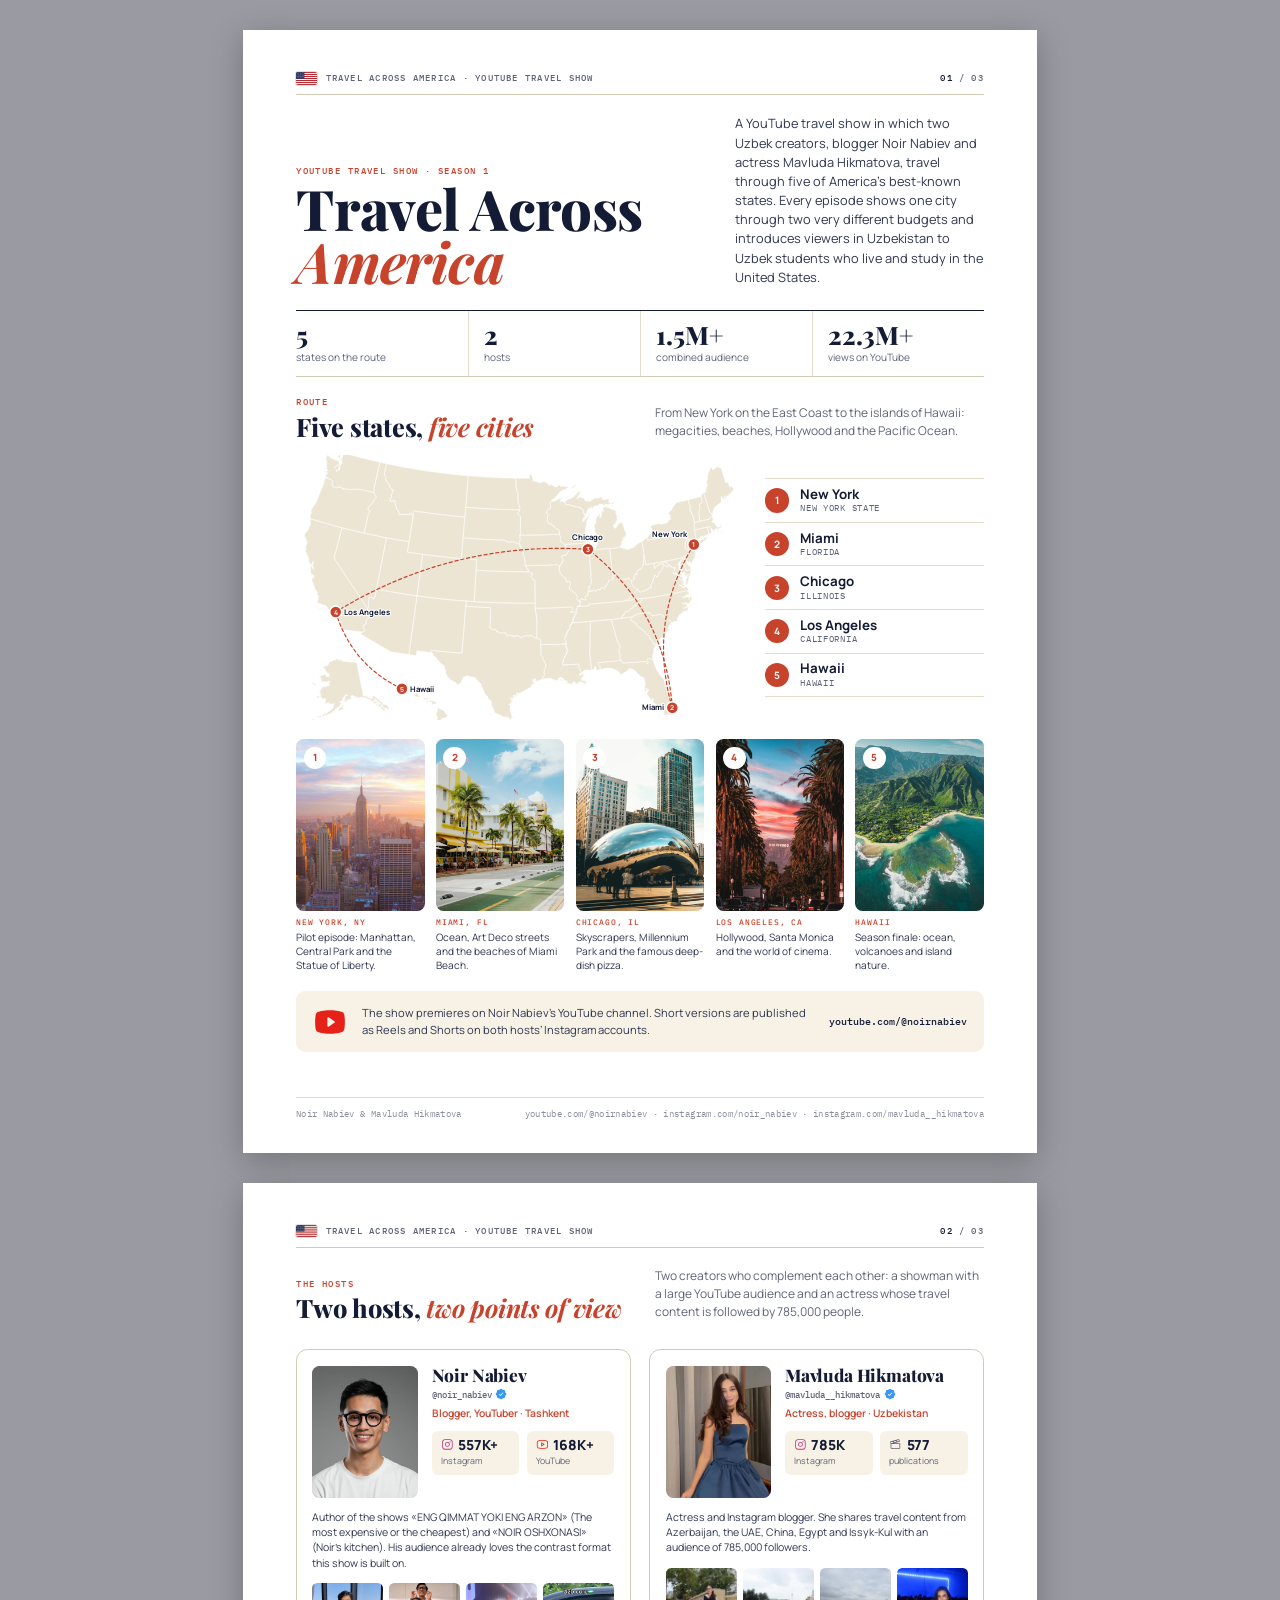
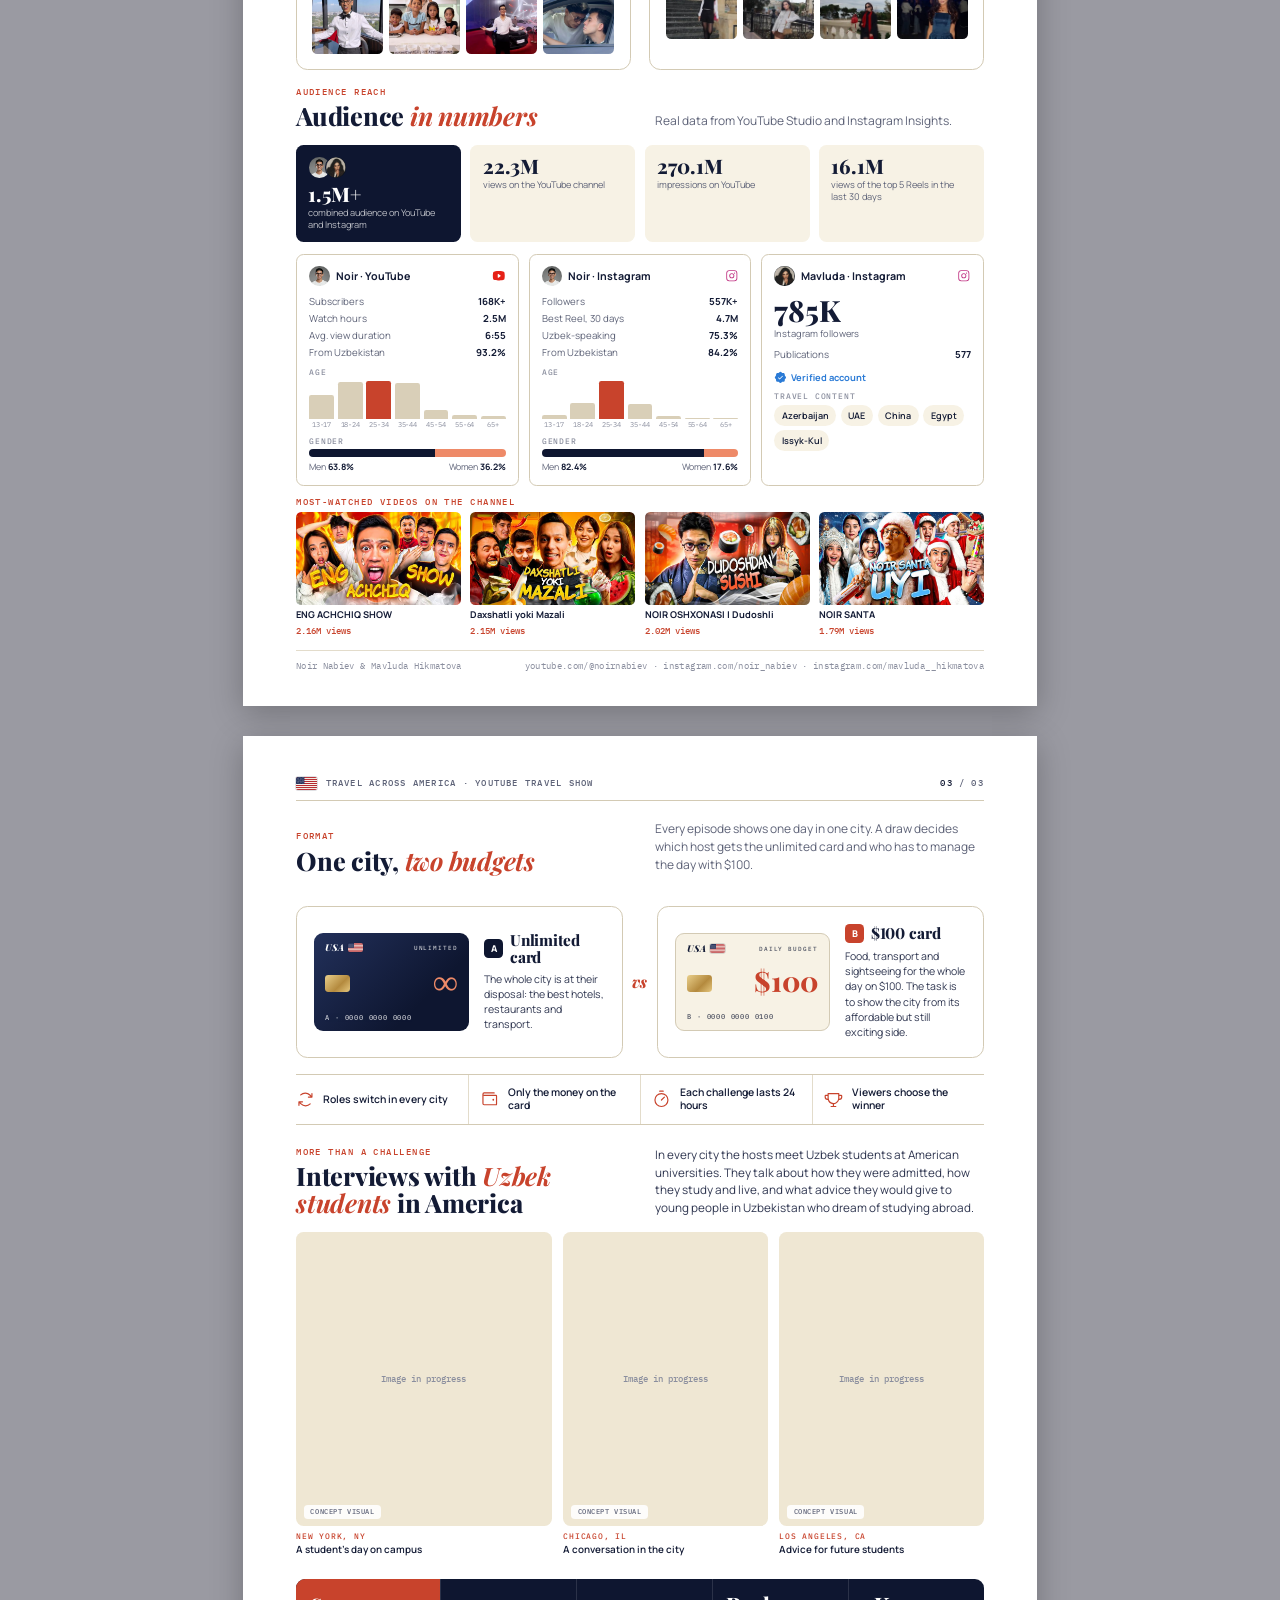
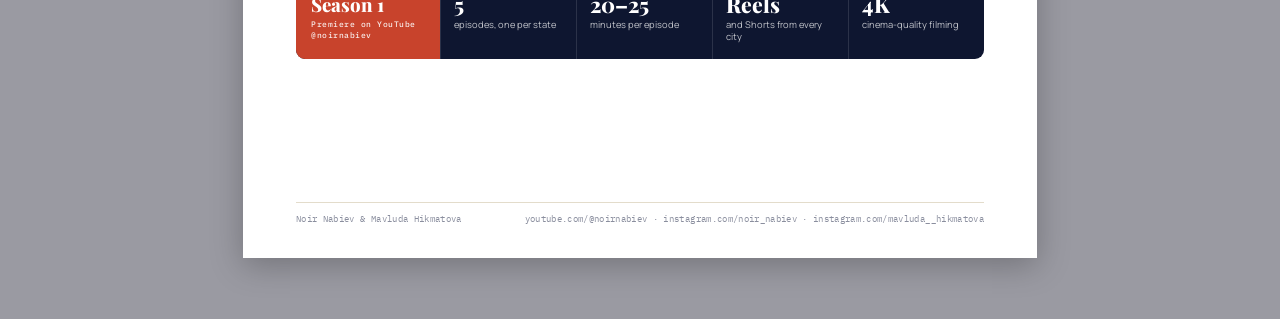
==== embassy/index.html @ 36d10c89 "Embassy PDF: 3-page print version with Mavluda Hikmatova, 5 states, $100 card Separate copy of the p" ====
<!doctype html>
<html lang="en">
<head>
<meta charset="utf-8">
<meta name="viewport" content="width=device-width, initial-scale=1">
<title>Travel Across America</title>
<meta name="robots" content="noindex">
<link rel="stylesheet" href="../assets/css/fonts.css">
<style>
  :root {
    --ink: #131B35; --muted: #5E6378; --soft: #8A8E9E;
    --line: #E3DCCB; --line2: #D3CAB4;
    --cream: #F7F2E5; --cream2: #EFE7D3;
    --accent: #C8432C; --accent-soft: #EE8A68; --sky: #2198C5; --navy: #0E1630;
    --yt: #E62117; --ig: #C13584;
    --f-display: "Playfair Display", Georgia, serif;
    --f-sans: "Manrope", system-ui, sans-serif;
    --f-mono: "IBM Plex Mono", ui-monospace, monospace;
  }
  @page { size: A4; margin: 0; }
  * { box-sizing: border-box; }
  html, body { margin: 0; padding: 0; }
  body { font-family: var(--f-sans); color: var(--ink); font-size: 9pt; line-height: 1.45; -webkit-print-color-adjust: exact; print-color-adjust: exact; font-variant-numeric: lining-nums; }
  .page > * { flex-shrink: 0; }
  @media screen { body { background: #9A9AA2; padding: 8mm 0; } .page { margin: 0 auto 8mm; box-shadow: 0 2mm 8mm rgba(0,0,0,.25); } }
  img { display: block; max-width: 100%; }
  .i { width: 1em; height: 1em; fill: currentColor; flex: none; }
  .mono { font-family: var(--f-mono); }
  em { font-style: italic; }

  .page { width: 210mm; height: 297mm; padding: 11mm 14mm 9mm; position: relative; overflow: hidden; background: #fff; display: flex; flex-direction: column; break-after: page; page-break-after: always; }
  .page:last-child { break-after: auto; page-break-after: auto; }

  /* header / footer */
  .ph { display: flex; justify-content: space-between; align-items: center; font: 500 6.6pt/1 var(--f-mono); letter-spacing: .14em; text-transform: uppercase; color: var(--muted); padding-bottom: 2.6mm; border-bottom: .25mm solid var(--line2); margin-bottom: 5mm; }
  .ph__l { display: flex; align-items: center; gap: 2.2mm; }
  .ph__r b { color: var(--ink); font-weight: 500; }
  .flag { display: inline-block; width: 5.6mm; height: 3.4mm; border-radius: .5mm; background: url(../assets/img/us-flag.svg) center/100% 100% no-repeat; box-shadow: 0 0 0 .2mm rgba(19,27,53,.18); flex: none; }
  .pf { margin-top: auto; display: flex; justify-content: space-between; gap: 6mm; padding-top: 2.6mm; border-top: .25mm solid var(--line); font: 400 6.4pt/1.3 var(--f-mono); letter-spacing: .04em; color: var(--soft); }

  /* type */
  .eyebrow { margin: 0 0 1.6mm; font: 500 6.8pt/1 var(--f-mono); letter-spacing: .16em; text-transform: uppercase; color: var(--accent); display: flex; align-items: center; gap: 2mm; }
  h1, h2, h3 { margin: 0; font-family: var(--f-display); font-weight: 800; letter-spacing: -.01em; }
  h1 { font-size: 42pt; line-height: .95; }
  h1 em, h2 em { color: var(--accent); font-weight: 700; }
  h2 { font-size: 19pt; line-height: 1.08; }
  .lead { margin: 2.6mm 0 0; font-size: 10pt; line-height: 1.5; color: #2F3650; }
  .sec { margin-top: 5.5mm; }
  .page--tight .sec { margin-top: 4.5mm; }
  .sec__head { display: grid; grid-template-columns: 1fr 1fr; gap: 8mm; align-items: end; margin-bottom: 4mm; }
  .sec__head .lead { margin: 0; font-size: 9pt; color: var(--muted); }

  /* ===== page 1 ===== */
  .hero { display: grid; grid-template-columns: 1fr 66mm; gap: 7mm; align-items: end; }
  .hero h1 { margin-top: 1mm; }
  .hero .lead { margin-top: 0; font-size: 9.6pt; }
  .facts { margin-top: 6mm; display: grid; grid-template-columns: repeat(4, 1fr); border-top: .3mm solid var(--ink); border-bottom: .25mm solid var(--line2); }
  .fact { padding: 3mm 3mm 3mm 0; display: flex; flex-direction: column; gap: .6mm; }
  .fact + .fact { padding-left: 4mm; border-left: .25mm solid var(--line); }
  .fact b { font: 800 19pt/1 var(--f-display); }
  .fact small { font-size: 7.6pt; color: var(--muted); }

  .route { display: grid; grid-template-columns: 1fr 58mm; gap: 6mm; align-items: center; }
  .map { width: 100%; height: auto; display: block; }
  .map .st { fill: #ECE5D3; stroke: #fff; stroke-width: 1; }
  .map .leg { fill: none; stroke: var(--accent); stroke-width: 2.6; stroke-dasharray: 7 6; stroke-linecap: round; }
  .map .dot { fill: var(--accent); stroke: #fff; stroke-width: 3; }
  .map .num { font: 700 15px/1 var(--f-sans); fill: #fff; text-anchor: middle; dominant-baseline: central; }
  .map .lbl { font: 700 17px/1 var(--f-sans); fill: var(--ink); paint-order: stroke; stroke: #fff; stroke-width: 5px; stroke-linejoin: round; }
  .map .inset { fill: none; stroke: var(--line2); stroke-width: 1.2; stroke-dasharray: 3 4; }
  .steps { list-style: none; margin: 0; padding: 0; }
  .steps li { display: grid; grid-template-columns: 7mm 1fr; gap: 2.4mm; align-items: center; padding: 2.1mm 0; border-bottom: .25mm solid var(--line); }
  .steps li:first-child { border-top: .25mm solid var(--line); }
  .steps .n { width: 6.4mm; height: 6.4mm; border-radius: 50%; background: var(--accent); color: #fff; display: grid; place-items: center; font: 700 7.6pt/1 var(--f-sans); }
  .steps b { display: block; font-size: 10pt; line-height: 1.15; }
  .steps small { display: block; font: 400 6.6pt/1.3 var(--f-mono); letter-spacing: .08em; text-transform: uppercase; color: var(--muted); }

  .cities { margin-top: 5mm; display: grid; grid-template-columns: repeat(5, 1fr); gap: 3mm; }
  .city__img { position: relative; aspect-ratio: 3 / 4; border-radius: 2mm; overflow: hidden; background: var(--cream2); }
  .city__img img { width: 100%; height: 100%; object-fit: cover; }
  .city__img .n { position: absolute; left: 2mm; top: 2mm; width: 6mm; height: 6mm; border-radius: 50%; background: #fff; color: var(--accent); display: grid; place-items: center; font: 800 7.4pt/1 var(--f-sans); }
  .city__st { margin: 2mm 0 .6mm; font: 500 6.2pt/1.2 var(--f-mono); letter-spacing: .1em; color: var(--accent); }
  .city__t { margin: 0; font-size: 7.6pt; line-height: 1.38; color: #2F3650; }

  .watch { margin-top: 5mm; display: grid; grid-template-columns: auto 1fr auto; gap: 4mm; align-items: center; padding: 3.6mm 4.5mm; border-radius: 2.4mm; background: var(--cream); }
  .watch .yt { width: 9mm; height: 9mm; color: var(--yt); }
  .watch p { margin: 0; font-size: 8.4pt; line-height: 1.45; color: #2F3650; }
  .watch .url { font: 500 7.4pt/1 var(--f-mono); color: var(--ink); white-space: nowrap; }

  /* ===== page 2 ===== */
  .hosts { margin-top: 3.5mm; display: grid; grid-template-columns: 1fr 1fr; gap: 5mm; }
  .host { border: .25mm solid var(--line2); border-radius: 3mm; padding: 4mm; display: flex; flex-direction: column; gap: 3.2mm; }
  .host__top { display: grid; grid-template-columns: 28mm 1fr; gap: 3.6mm; }
  .host__photo { aspect-ratio: 4 / 5; border-radius: 2mm; overflow: hidden; background: var(--cream2); }
  .host__photo img { width: 100%; height: 100%; object-fit: cover; object-position: 50% 18%; }
  .host__name { font: 800 13pt/1.05 var(--f-display); }
  .host__handle { margin-top: 1.2mm; display: flex; align-items: center; gap: 1mm; font: 500 7pt/1 var(--f-mono); color: var(--muted); }
  .host__handle .i { width: 3.2mm; height: 3.2mm; color: #3897F0; }
  .host__role { margin-top: 1.4mm; font-size: 7.8pt; font-weight: 600; color: var(--accent); }
  .host__stats { margin-top: 2.6mm; display: grid; grid-template-columns: 1fr 1fr; gap: 2mm; }
  .hstat { display: flex; flex-direction: column; gap: .5mm; padding: 2mm 2.4mm; border-radius: 1.6mm; background: var(--cream); }
  .hstat b { display: flex; align-items: center; gap: 1.2mm; white-space: nowrap; font: 800 10.4pt/1 var(--f-sans); letter-spacing: -.01em; }
  .hstat b .i { width: 3.4mm; height: 3.4mm; }
  .hstat .ig { color: var(--ig); } .hstat .ytc { color: var(--yt); } .hstat .mu { color: var(--muted); }
  .hstat small { font-size: 6.6pt; color: var(--muted); }
  .host__hook { margin: 0; font-size: 7.9pt; line-height: 1.45; color: #2F3650; }
  .host__thumbs { display: grid; grid-template-columns: repeat(4, 1fr); gap: 1.6mm; }
  .host__thumbs img { width: 100%; aspect-ratio: 1 / 1; object-fit: cover; border-radius: 1.4mm; background: var(--cream2); }

  .kband { display: grid; grid-template-columns: repeat(4, 1fr); gap: 2.6mm; }
  .ktile { padding: 3mm 3.2mm; border-radius: 2mm; background: var(--cream); display: flex; flex-direction: column; gap: .8mm; }
  .ktile b { font: 800 15pt/1 var(--f-display); }
  .ktile small { font-size: 6.9pt; line-height: 1.3; color: var(--muted); }
  .ktile--total { background: var(--navy); color: #fff; }
  .ktile--total small { color: rgba(255,255,255,.72); }
  .ktile--total b { color: #fff; }
  .ktile .ava { display: flex; margin-bottom: .6mm; }
  .ktile .ava img { width: 6mm; height: 6mm; border-radius: 50%; object-fit: cover; border: .4mm solid var(--navy); }
  .ktile .ava img + img { margin-left: -1.6mm; }

  .panels { margin-top: 3mm; display: grid; grid-template-columns: 1fr 1fr 1fr; gap: 2.6mm; }
  .panel { border: .25mm solid var(--line2); border-radius: 2mm; padding: 3mm 3.2mm; display: flex; flex-direction: column; gap: 2.2mm; }
  .panel__h { display: flex; align-items: center; gap: 1.6mm; font: 700 8pt/1 var(--f-sans); }
  .panel__h img { width: 5.4mm; height: 5.4mm; border-radius: 50%; object-fit: cover; }
  .panel__h .i { width: 3.6mm; height: 3.6mm; margin-left: auto; }
  .kv { display: grid; grid-template-columns: 1fr auto; gap: .8mm 2mm; margin: 0; font-size: 7.3pt; }
  .kv dt { color: var(--muted); } .kv dd { margin: 0; font-weight: 700; text-align: right; }
  .sub { font: 500 6pt/1 var(--f-mono); letter-spacing: .1em; text-transform: uppercase; color: var(--soft); margin-bottom: 1.2mm; }
  .ages { display: grid; grid-template-columns: repeat(7, 1fr); gap: 1mm; align-items: end; height: 10mm; }
  .ages i { display: block; background: #D9CFB8; border-radius: .6mm .6mm 0 0; }
  .ages i.hi { background: var(--accent); }
  .ages__l { display: grid; grid-template-columns: repeat(7, 1fr); gap: 1mm; margin-top: .8mm; font: 400 4.9pt/1 var(--f-mono); color: var(--soft); text-align: center; letter-spacing: -.02em; }
  .split { display: flex; height: 2.2mm; border-radius: 1.1mm; overflow: hidden; }
  .split i:first-child { background: var(--navy); } .split i:last-child { background: var(--accent-soft); }
  .split__l { display: flex; justify-content: space-between; margin-top: .9mm; font-size: 6.6pt; color: var(--muted); }
  .split__l b { color: var(--ink); }
  .chips { display: flex; flex-wrap: wrap; gap: 1.2mm; }
  .chips span { padding: 1mm 2mm; border-radius: 3mm; background: var(--cream); font-size: 6.8pt; font-weight: 600; }
  .big { font: 800 22pt/1 var(--f-display); }
  .big small { display: block; margin-top: 1mm; font: 400 7pt/1.3 var(--f-sans); color: var(--muted); }
  .verified { display: inline-flex; align-items: center; gap: 1mm; font-size: 7pt; font-weight: 700; color: #2B7BD6; }
  .verified .i { width: 3.4mm; height: 3.4mm; }

  .vids { margin-top: 3mm; display: grid; grid-template-columns: repeat(4, 1fr); gap: 2.6mm; }
  .vid img { width: 100%; aspect-ratio: 16 / 9; object-fit: cover; border-radius: 1.4mm; }
  .vid b { display: block; margin-top: 1.2mm; font-size: 7pt; line-height: 1.25; white-space: nowrap; overflow: hidden; text-overflow: ellipsis; }
  .vid small { font: 500 6.4pt/1 var(--f-mono); color: var(--accent); }
  .vids__h { margin-top: 3mm; }

  /* ===== page 3 ===== */
  .roles { margin-top: 4.5mm; display: grid; grid-template-columns: 1fr 9mm 1fr; align-items: stretch; }
  .role { border: .25mm solid var(--line2); border-radius: 3mm; padding: 4.5mm; display: grid; grid-template-columns: 41mm 1fr; gap: 4mm; align-items: center; }
  .role h3 { display: flex; align-items: center; gap: 1.8mm; font-size: 11.5pt; line-height: 1.1; }
  .role p { margin: 1.6mm 0 0; font-size: 7.9pt; line-height: 1.45; color: #2F3650; }
  .tag { width: 5mm; height: 5mm; border-radius: 1.2mm; display: grid; place-items: center; font: 800 7pt/1 var(--f-sans); color: #fff; flex: none; }
  .tag--a { background: var(--navy); } .tag--b { background: var(--accent); }
  .duel { align-self: center; justify-self: center; font: italic 800 12pt/1 var(--f-display); color: var(--accent); }

  .card { position: relative; aspect-ratio: 1.586; border-radius: 2.4mm; padding: 2.6mm 3mm; display: flex; flex-direction: column; justify-content: space-between; overflow: hidden; font-size: 6.2pt; }
  .card--a { background: linear-gradient(135deg, #22305A 0%, #0E1630 70%); color: #fff; }
  .card--b { background: var(--cream); border: .3mm solid var(--line2); color: var(--ink); }
  .card__top, .card__bot { display: flex; justify-content: space-between; align-items: center; }
  .card__brand { font: italic 800 7pt/1 var(--f-display); display: flex; align-items: center; gap: 1mm; }
  .card__brand .flag { width: 4mm; height: 2.4mm; }
  .card__tier { font: 500 4.8pt/1 var(--f-mono); letter-spacing: .14em; opacity: .75; }
  .card__chip { width: 6.4mm; height: 4.6mm; border-radius: .9mm; background: linear-gradient(135deg, #E9CF8B, #B48A3E 60%, #E5C77F); }
  .card__num { font: 500 5pt/1 var(--f-mono); letter-spacing: .12em; opacity: .75; }
  .card__big { position: absolute; right: 3mm; top: 50%; transform: translateY(-55%); font: 800 21pt/1 var(--f-display); }
  .card--a .card__big { color: var(--accent-soft); font-size: 26pt; }
  .card--b .card__big { color: var(--accent); }

  .rules { list-style: none; margin: 4mm 0 0; padding: 0; display: grid; grid-template-columns: repeat(4, 1fr); border-top: .25mm solid var(--line2); border-bottom: .25mm solid var(--line2); }
  .rules li { display: flex; align-items: center; gap: 2.2mm; padding: 3mm 2.5mm 3mm 0; font-size: 7.8pt; font-weight: 600; line-height: 1.3; }
  .rules li + li { padding-left: 3mm; border-left: .25mm solid var(--line); }
  .rules .i { width: 5mm; height: 5mm; color: var(--accent); }

  .students__txt { display: grid; grid-template-columns: 1fr 1fr; gap: 8mm; align-items: end; }
  .students__txt > p { margin: 0; font-size: 8.8pt; line-height: 1.5; color: #2F3650; }
  .shots { margin-top: 4mm; display: grid; grid-template-columns: 1.25fr 1fr 1fr; gap: 3mm; }
  .shot__img { position: relative; height: 78mm; border-radius: 2mm; overflow: hidden; background: var(--cream2); }
  .shot__img img { width: 100%; height: 100%; object-fit: cover; }
  .shot__img .ph-empty { position: absolute; inset: 0; display: grid; place-items: center; font: 500 7pt/1.3 var(--f-mono); color: var(--soft); text-align: center; padding: 4mm; }
  .shot__tag { position: absolute; left: 2mm; bottom: 2mm; padding: .9mm 1.8mm; border-radius: 1mm; background: rgba(255,255,255,.88); font: 500 5.4pt/1 var(--f-mono); letter-spacing: .08em; text-transform: uppercase; color: var(--muted); }
  .shot figcaption { margin-top: 1.6mm; font-size: 7.4pt; font-weight: 600; }
  .shot figcaption span { display: block; font: 500 6pt/1.2 var(--f-mono); letter-spacing: .1em; text-transform: uppercase; color: var(--accent); font-weight: 500; }
  .shot { margin: 0; }

  .season { margin-top: 6mm; display: grid; grid-template-columns: 38mm repeat(4, 1fr); border-radius: 2.4mm; background: var(--navy); color: #fff; overflow: hidden; }
  .season__h { padding: 4mm; display: flex; flex-direction: column; justify-content: center; gap: 1.2mm; background: var(--accent); }
  .season__h b { font: 800 14pt/1 var(--f-display); }
  .season__h small { font: 500 6.2pt/1.35 var(--f-mono); letter-spacing: .06em; opacity: .9; }
  .season__i { padding: 4mm 3.4mm; display: flex; flex-direction: column; gap: 1mm; border-left: .25mm solid rgba(255,255,255,.12); }
  .season__i b { font: 800 16pt/1 var(--f-display); }
  .season__i small { font-size: 7pt; line-height: 1.3; color: rgba(255,255,255,.74); }
</style>
</head>
<body>
<svg width="0" height="0" style="position:absolute" aria-hidden="true"><defs><filter id="inkRough" x="-10%" y="-10%" width="120%" height="120%"><feTurbulence type="fractalNoise" baseFrequency="1.4" numOctaves="2" seed="7" result="n"/><feDisplacementMap in="SourceGraphic" in2="n" scale="2.2"/></filter><symbol id="i-arrow-right" viewBox="0 0 256 256"><path d="M221.66,133.66l-72,72a8,8,0,0,1-11.32-11.32L196.69,136H40a8,8,0,0,1,0-16H196.69L138.34,61.66a8,8,0,0,1,11.32-11.32l72,72A8,8,0,0,1,221.66,133.66Z"/></symbol><symbol id="i-arrow-left" viewBox="0 0 256 256"><path d="M224,128a8,8,0,0,1-8,8H59.31l58.35,58.34a8,8,0,0,1-11.32,11.32l-72-72a8,8,0,0,1,0-11.32l72-72a8,8,0,0,1,11.32,11.32L59.31,120H216A8,8,0,0,1,224,128Z"/></symbol><symbol id="i-arrow-up-right" viewBox="0 0 256 256"><path d="M200,64V168a8,8,0,0,1-16,0V83.31L69.66,197.66a8,8,0,0,1-11.32-11.32L172.69,72H88a8,8,0,0,1,0-16H192A8,8,0,0,1,200,64Z"/></symbol><symbol id="i-airplane-tilt" viewBox="0 0 256 256"><path d="M185.33,114.21l29.14-27.42.17-.17a32,32,0,0,0-45.26-45.26c0,.06-.11.11-.17.17L141.79,70.67l-83-30.2a8,8,0,0,0-8.39,1.86l-24,24a8,8,0,0,0,1.22,12.31l63.89,42.59L76.69,136H56a8,8,0,0,0-5.65,2.34l-24,24A8,8,0,0,0,29,175.42l36.82,14.73,14.7,36.75.06.16a8,8,0,0,0,13.18,2.47l23.87-23.88A8,8,0,0,0,120,200V179.31l14.76-14.76,42.59,63.89a8,8,0,0,0,12.31,1.22l24-24a8,8,0,0,0,1.86-8.39Zm-.07,97.23-42.59-63.88A8,8,0,0,0,136.8,144c-.27,0-.53,0-.79,0a8,8,0,0,0-5.66,2.35l-24,24A8,8,0,0,0,104,176v20.69L90.93,209.76,79.43,181A8,8,0,0,0,75,176.57l-28.74-11.5L59.32,152H80a8,8,0,0,0,5.66-2.34l24-24a8,8,0,0,0-1.22-12.32L44.56,70.74l13.5-13.49,83.22,30.26a8,8,0,0,0,8.56-2L180.78,52.6A16,16,0,0,1,203.4,75.23l-32.87,30.93a8,8,0,0,0-2,8.56l30.26,83.22Z"/></symbol><symbol id="i-youtube-logo" viewBox="0 0 256 256"><path d="M164.44,121.34l-48-32A8,8,0,0,0,104,96v64a8,8,0,0,0,12.44,6.66l48-32a8,8,0,0,0,0-13.32ZM120,145.05V111l25.58,17ZM234.33,69.52a24,24,0,0,0-14.49-16.4C185.56,39.88,131,40,128,40s-57.56-.12-91.84,13.12a24,24,0,0,0-14.49,16.4C19.08,79.5,16,97.74,16,128s3.08,48.5,5.67,58.48a24,24,0,0,0,14.49,16.41C69,215.56,120.4,216,127.34,216h1.32c6.94,0,58.37-.44,91.18-13.11a24,24,0,0,0,14.49-16.41c2.59-10,5.67-28.22,5.67-58.48S236.92,79.5,234.33,69.52Zm-15.49,113a8,8,0,0,1-4.77,5.49c-31.65,12.22-85.48,12-86,12H128c-.54,0-54.33.2-86-12a8,8,0,0,1-4.77-5.49C34.8,173.39,32,156.57,32,128s2.8-45.39,5.16-54.47A8,8,0,0,1,41.93,68c30.52-11.79,81.66-12,85.85-12h.27c.54,0,54.38-.18,86,12a8,8,0,0,1,4.77,5.49C221.2,82.61,224,99.43,224,128S221.2,173.39,218.84,182.47Z"/></symbol><symbol id="i-instagram-logo" viewBox="0 0 256 256"><path d="M128,80a48,48,0,1,0,48,48A48.05,48.05,0,0,0,128,80Zm0,80a32,32,0,1,1,32-32A32,32,0,0,1,128,160ZM176,24H80A56.06,56.06,0,0,0,24,80v96a56.06,56.06,0,0,0,56,56h96a56.06,56.06,0,0,0,56-56V80A56.06,56.06,0,0,0,176,24Zm40,152a40,40,0,0,1-40,40H80a40,40,0,0,1-40-40V80A40,40,0,0,1,80,40h96a40,40,0,0,1,40,40ZM192,76a12,12,0,1,1-12-12A12,12,0,0,1,192,76Z"/></symbol><symbol id="i-map-pin" viewBox="0 0 256 256"><path d="M128,64a40,40,0,1,0,40,40A40,40,0,0,0,128,64Zm0,64a24,24,0,1,1,24-24A24,24,0,0,1,128,128Zm0-112a88.1,88.1,0,0,0-88,88c0,31.4,14.51,64.68,42,96.25a254.19,254.19,0,0,0,41.45,38.3,8,8,0,0,0,9.18,0A254.19,254.19,0,0,0,174,200.25c27.45-31.57,42-64.85,42-96.25A88.1,88.1,0,0,0,128,16Zm0,206c-16.53-13-72-60.75-72-118a72,72,0,0,1,144,0C200,161.23,144.53,209,128,222Z"/></symbol><symbol id="i-speaker-high" viewBox="0 0 256 256"><path d="M155.51,24.81a8,8,0,0,0-8.42.88L77.25,80H32A16,16,0,0,0,16,96v64a16,16,0,0,0,16,16H77.25l69.84,54.31A8,8,0,0,0,160,224V32A8,8,0,0,0,155.51,24.81ZM32,96H72v64H32ZM144,207.64,88,164.09V91.91l56-43.55Zm54-106.08a40,40,0,0,1,0,52.88,8,8,0,0,1-12-10.58,24,24,0,0,0,0-31.72,8,8,0,0,1,12-10.58ZM248,128a79.9,79.9,0,0,1-20.37,53.34,8,8,0,0,1-11.92-10.67,64,64,0,0,0,0-85.33,8,8,0,1,1,11.92-10.67A79.83,79.83,0,0,1,248,128Z"/></symbol><symbol id="i-speaker-slash" viewBox="0 0 256 256"><path d="M53.92,34.62A8,8,0,1,0,42.08,45.38L73.55,80H32A16,16,0,0,0,16,96v64a16,16,0,0,0,16,16H77.25l69.84,54.31A8,8,0,0,0,160,224V175.09l42.08,46.29a8,8,0,1,0,11.84-10.76ZM32,96H72v64H32ZM144,207.64,88,164.09V95.89l56,61.6Zm42-63.77a24,24,0,0,0,0-31.72,8,8,0,1,1,12-10.57,40,40,0,0,1,0,52.88,8,8,0,0,1-12-10.59Zm-80.16-76a8,8,0,0,1,1.4-11.23l39.85-31A8,8,0,0,1,160,32v74.83a8,8,0,0,1-16,0V48.36l-26.94,21A8,8,0,0,1,105.84,67.91ZM248,128a79.9,79.9,0,0,1-20.37,53.34,8,8,0,0,1-11.92-10.67,64,64,0,0,0,0-85.33,8,8,0,1,1,11.92-10.67A79.83,79.83,0,0,1,248,128Z"/></symbol><symbol id="i-arrow-counter-clockwise" viewBox="0 0 256 256"><path d="M224,128a96,96,0,0,1-94.71,96H128A95.38,95.38,0,0,1,62.1,197.8a8,8,0,0,1,11-11.63A80,80,0,1,0,71.43,71.39a3.07,3.07,0,0,1-.26.25L44.59,96H72a8,8,0,0,1,0,16H24a8,8,0,0,1-8-8V56a8,8,0,0,1,16,0V85.8L60.25,60A96,96,0,0,1,224,128Z"/></symbol><symbol id="i-play" viewBox="0 0 256 256"><path d="M232.4,114.49,88.32,26.35a16,16,0,0,0-16.2-.3A15.86,15.86,0,0,0,64,39.87V216.13A15.94,15.94,0,0,0,80,232a16.07,16.07,0,0,0,8.36-2.35L232.4,141.51a15.81,15.81,0,0,0,0-27ZM80,215.94V40l143.83,88Z"/></symbol><symbol id="i-corners-out" viewBox="0 0 256 256"><path d="M216,48V88a8,8,0,0,1-16,0V56H168a8,8,0,0,1,0-16h40A8,8,0,0,1,216,48ZM88,200H56V168a8,8,0,0,0-16,0v40a8,8,0,0,0,8,8H88a8,8,0,0,0,0-16Zm120-40a8,8,0,0,0-8,8v32H168a8,8,0,0,0,0,16h40a8,8,0,0,0,8-8V168A8,8,0,0,0,208,160ZM88,40H48a8,8,0,0,0-8,8V88a8,8,0,0,0,16,0V56H88a8,8,0,0,0,0-16Z"/></symbol><symbol id="i-corners-in" viewBox="0 0 256 256"><path d="M152,96V48a8,8,0,0,1,16,0V88h40a8,8,0,0,1,0,16H160A8,8,0,0,1,152,96ZM96,152H48a8,8,0,0,0,0,16H88v40a8,8,0,0,0,16,0V160A8,8,0,0,0,96,152Zm112,0H160a8,8,0,0,0-8,8v48a8,8,0,0,0,16,0V168h40a8,8,0,0,0,0-16ZM96,40a8,8,0,0,0-8,8V88H48a8,8,0,0,0,0,16H96a8,8,0,0,0,8-8V48A8,8,0,0,0,96,40Z"/></symbol><symbol id="i-seal-check" viewBox="0 0 256 256"><path d="M225.86,102.82c-3.77-3.94-7.67-8-9.14-11.57-1.36-3.27-1.44-8.69-1.52-13.94-.15-9.76-.31-20.82-8-28.51s-18.75-7.85-28.51-8c-5.25-.08-10.67-.16-13.94-1.52-3.56-1.47-7.63-5.37-11.57-9.14C146.28,23.51,138.44,16,128,16s-18.27,7.51-25.18,14.14c-3.94,3.77-8,7.67-11.57,9.14C88,40.64,82.56,40.72,77.31,40.8c-9.76.15-20.82.31-28.51,8S41,67.55,40.8,77.31c-.08,5.25-.16,10.67-1.52,13.94-1.47,3.56-5.37,7.63-9.14,11.57C23.51,109.72,16,117.56,16,128s7.51,18.27,14.14,25.18c3.77,3.94,7.67,8,9.14,11.57,1.36,3.27,1.44,8.69,1.52,13.94.15,9.76.31,20.82,8,28.51s18.75,7.85,28.51,8c5.25.08,10.67.16,13.94,1.52,3.56,1.47,7.63,5.37,11.57,9.14C109.72,232.49,117.56,240,128,240s18.27-7.51,25.18-14.14c3.94-3.77,8-7.67,11.57-9.14,3.27-1.36,8.69-1.44,13.94-1.52,9.76-.15,20.82-.31,28.51-8s7.85-18.75,8-28.51c.08-5.25.16-10.67,1.52-13.94,1.47-3.56,5.37-7.63,9.14-11.57C232.49,146.28,240,138.44,240,128S232.49,109.73,225.86,102.82Zm-11.55,39.29c-4.79,5-9.75,10.17-12.38,16.52-2.52,6.1-2.63,13.07-2.73,19.82-.1,7-.21,14.33-3.32,17.43s-10.39,3.22-17.43,3.32c-6.75.1-13.72.21-19.82,2.73-6.35,2.63-11.52,7.59-16.52,12.38S132,224,128,224s-9.15-4.92-14.11-9.69-10.17-9.75-16.52-12.38c-6.1-2.52-13.07-2.63-19.82-2.73-7-.1-14.33-.21-17.43-3.32s-3.22-10.39-3.32-17.43c-.1-6.75-.21-13.72-2.73-19.82-2.63-6.35-7.59-11.52-12.38-16.52S32,132,32,128s4.92-9.15,9.69-14.11,9.75-10.17,12.38-16.52c2.52-6.1,2.63-13.07,2.73-19.82.1-7,.21-14.33,3.32-17.43S70.51,56.9,77.55,56.8c6.75-.1,13.72-.21,19.82-2.73,6.35-2.63,11.52-7.59,16.52-12.38S124,32,128,32s9.15,4.92,14.11,9.69,10.17,9.75,16.52,12.38c6.1,2.52,13.07,2.63,19.82,2.73,7,.1,14.33.21,17.43,3.32s3.22,10.39,3.32,17.43c.1,6.75.21,13.72,2.73,19.82,2.63,6.35,7.59,11.52,12.38,16.52S224,124,224,128,219.08,137.15,214.31,142.11ZM173.66,98.34a8,8,0,0,1,0,11.32l-56,56a8,8,0,0,1-11.32,0l-24-24a8,8,0,0,1,11.32-11.32L112,148.69l50.34-50.35A8,8,0,0,1,173.66,98.34Z"/></symbol><symbol id="i-credit-card" viewBox="0 0 256 256"><path d="M224,48H32A16,16,0,0,0,16,64V192a16,16,0,0,0,16,16H224a16,16,0,0,0,16-16V64A16,16,0,0,0,224,48Zm0,16V88H32V64Zm0,128H32V104H224v88Zm-16-24a8,8,0,0,1-8,8H168a8,8,0,0,1,0-16h32A8,8,0,0,1,208,168Zm-64,0a8,8,0,0,1-8,8H120a8,8,0,0,1,0-16h16A8,8,0,0,1,144,168Z"/></symbol><symbol id="i-wallet" viewBox="0 0 256 256"><path d="M216,64H56a8,8,0,0,1,0-16H192a8,8,0,0,0,0-16H56A24,24,0,0,0,32,56V184a24,24,0,0,0,24,24H216a16,16,0,0,0,16-16V80A16,16,0,0,0,216,64Zm0,128H56a8,8,0,0,1-8-8V78.63A23.84,23.84,0,0,0,56,80H216Zm-48-60a12,12,0,1,1,12,12A12,12,0,0,1,168,132Z"/></symbol><symbol id="i-clock" viewBox="0 0 256 256"><path d="M128,24A104,104,0,1,0,232,128,104.11,104.11,0,0,0,128,24Zm0,192a88,88,0,1,1,88-88A88.1,88.1,0,0,1,128,216Zm64-88a8,8,0,0,1-8,8H128a8,8,0,0,1-8-8V72a8,8,0,0,1,16,0v48h48A8,8,0,0,1,192,128Z"/></symbol><symbol id="i-calendar-blank" viewBox="0 0 256 256"><path d="M208,32H184V24a8,8,0,0,0-16,0v8H88V24a8,8,0,0,0-16,0v8H48A16,16,0,0,0,32,48V208a16,16,0,0,0,16,16H208a16,16,0,0,0,16-16V48A16,16,0,0,0,208,32ZM72,48v8a8,8,0,0,0,16,0V48h80v8a8,8,0,0,0,16,0V48h24V80H48V48ZM208,208H48V96H208V208Z"/></symbol><symbol id="i-eye" viewBox="0 0 256 256"><path d="M247.31,124.76c-.35-.79-8.82-19.58-27.65-38.41C194.57,61.26,162.88,48,128,48S61.43,61.26,36.34,86.35C17.51,105.18,9,124,8.69,124.76a8,8,0,0,0,0,6.5c.35.79,8.82,19.57,27.65,38.4C61.43,194.74,93.12,208,128,208s66.57-13.26,91.66-38.34c18.83-18.83,27.3-37.61,27.65-38.4A8,8,0,0,0,247.31,124.76ZM128,192c-30.78,0-57.67-11.19-79.93-33.25A133.47,133.47,0,0,1,25,128,133.33,133.33,0,0,1,48.07,97.25C70.33,75.19,97.22,64,128,64s57.67,11.19,79.93,33.25A133.46,133.46,0,0,1,231.05,128C223.84,141.46,192.43,192,128,192Zm0-112a48,48,0,1,0,48,48A48.05,48.05,0,0,0,128,80Zm0,80a32,32,0,1,1,32-32A32,32,0,0,1,128,160Z"/></symbol><symbol id="i-users" viewBox="0 0 256 256"><path d="M117.25,157.92a60,60,0,1,0-66.5,0A95.83,95.83,0,0,0,3.53,195.63a8,8,0,1,0,13.4,8.74,80,80,0,0,1,134.14,0,8,8,0,0,0,13.4-8.74A95.83,95.83,0,0,0,117.25,157.92ZM40,108a44,44,0,1,1,44,44A44.05,44.05,0,0,1,40,108Zm210.14,98.7a8,8,0,0,1-11.07-2.33A79.83,79.83,0,0,0,172,168a8,8,0,0,1,0-16,44,44,0,1,0-16.34-84.87,8,8,0,1,1-5.94-14.85,60,60,0,0,1,55.53,105.64,95.83,95.83,0,0,1,47.22,37.71A8,8,0,0,1,250.14,206.7Z"/></symbol><symbol id="i-users-three" viewBox="0 0 256 256"><path d="M244.8,150.4a8,8,0,0,1-11.2-1.6A51.6,51.6,0,0,0,192,128a8,8,0,0,1-7.37-4.89,8,8,0,0,1,0-6.22A8,8,0,0,1,192,112a24,24,0,1,0-23.24-30,8,8,0,1,1-15.5-4A40,40,0,1,1,219,117.51a67.94,67.94,0,0,1,27.43,21.68A8,8,0,0,1,244.8,150.4ZM190.92,212a8,8,0,1,1-13.84,8,57,57,0,0,0-98.16,0,8,8,0,1,1-13.84-8,72.06,72.06,0,0,1,33.74-29.92,48,48,0,1,1,58.36,0A72.06,72.06,0,0,1,190.92,212ZM128,176a32,32,0,1,0-32-32A32,32,0,0,0,128,176ZM72,120a8,8,0,0,0-8-8A24,24,0,1,1,87.24,82a8,8,0,1,0,15.5-4A40,40,0,1,0,37,117.51,67.94,67.94,0,0,0,9.6,139.19a8,8,0,1,0,12.8,9.61A51.6,51.6,0,0,1,64,128,8,8,0,0,0,72,120Z"/></symbol><symbol id="i-heart" viewBox="0 0 256 256"><path d="M178,40c-20.65,0-38.73,8.88-50,23.89C116.73,48.88,98.65,40,78,40a62.07,62.07,0,0,0-62,62c0,70,103.79,126.66,108.21,129a8,8,0,0,0,7.58,0C136.21,228.66,240,172,240,102A62.07,62.07,0,0,0,178,40ZM128,214.8C109.74,204.16,32,155.69,32,102A46.06,46.06,0,0,1,78,56c19.45,0,35.78,10.36,42.6,27a8,8,0,0,0,14.8,0c6.82-16.67,23.15-27,42.6-27a46.06,46.06,0,0,1,46,46C224,155.61,146.24,204.15,128,214.8Z"/></symbol><symbol id="i-film-slate" viewBox="0 0 256 256"><path d="M216,104H102.09L210,75.51a8,8,0,0,0,5.68-9.84l-8.16-30a15.93,15.93,0,0,0-19.42-11.13L35.81,64.74a15.75,15.75,0,0,0-9.7,7.4,15.51,15.51,0,0,0-1.55,12L32,111.56c0,.14,0,.29,0,.44v88a16,16,0,0,0,16,16H208a16,16,0,0,0,16-16V112A8,8,0,0,0,216,104ZM192.16,40l6,22.07-22.62,6L147.42,51.83Zm-66.69,17.6,28.12,16.24-36.94,9.75L88.53,67.37Zm-79.4,44.62-6-22.08,26.5-7L94.69,89.4ZM208,200H48V120H208v80Z"/></symbol><symbol id="i-video-camera" viewBox="0 0 256 256"><path d="M251.77,73a8,8,0,0,0-8.21.39L208,97.05V72a16,16,0,0,0-16-16H32A16,16,0,0,0,16,72V184a16,16,0,0,0,16,16H192a16,16,0,0,0,16-16V159l35.56,23.71A8,8,0,0,0,248,184a8,8,0,0,0,8-8V80A8,8,0,0,0,251.77,73ZM192,184H32V72H192V184Zm48-22.95-32-21.33V116.28L240,95Z"/></symbol><symbol id="i-globe-hemisphere-west" viewBox="0 0 256 256"><path d="M128,24A104,104,0,1,0,232,128,104.11,104.11,0,0,0,128,24Zm88,104a87.62,87.62,0,0,1-6.4,32.94l-44.7-27.49a15.92,15.92,0,0,0-6.24-2.23l-22.82-3.08a16.11,16.11,0,0,0-16,7.86h-8.72l-3.8-7.86a15.91,15.91,0,0,0-11-8.67l-8-1.73L96.14,104h16.71a16.06,16.06,0,0,0,7.73-2l12.25-6.76a16.62,16.62,0,0,0,3-2.14l26.91-24.34A15.93,15.93,0,0,0,166,49.1l-.36-.65A88.11,88.11,0,0,1,216,128ZM143.31,41.34,152,56.9,125.09,81.24,112.85,88H96.14a16,16,0,0,0-13.88,8l-8.73,15.23L63.38,84.19,74.32,58.32a87.87,87.87,0,0,1,69-17ZM40,128a87.53,87.53,0,0,1,8.54-37.8l11.34,30.27a16,16,0,0,0,11.62,10l21.43,4.61L96.74,143a16.09,16.09,0,0,0,14.4,9h1.48l-7.23,16.23a16,16,0,0,0,2.86,17.37l.14.14L128,205.94l-1.94,10A88.11,88.11,0,0,1,40,128Zm102.58,86.78,1.13-5.81a16.09,16.09,0,0,0-4-13.9,1.85,1.85,0,0,1-.14-.14L120,174.74,133.7,144l22.82,3.08,45.72,28.12A88.18,88.18,0,0,1,142.58,214.78Z"/></symbol><symbol id="i-trophy" viewBox="0 0 256 256"><path d="M232,64H208V48a8,8,0,0,0-8-8H56a8,8,0,0,0-8,8V64H24A16,16,0,0,0,8,80V96a40,40,0,0,0,40,40h3.65A80.13,80.13,0,0,0,120,191.61V216H96a8,8,0,0,0,0,16h64a8,8,0,0,0,0-16H136V191.58c31.94-3.23,58.44-25.64,68.08-55.58H208a40,40,0,0,0,40-40V80A16,16,0,0,0,232,64ZM48,120A24,24,0,0,1,24,96V80H48v32q0,4,.39,8Zm144-8.9c0,35.52-29,64.64-64,64.9a64,64,0,0,1-64-64V56H192ZM232,96a24,24,0,0,1-24,24h-.5a81.81,81.81,0,0,0,.5-8.9V80h24Z"/></symbol><symbol id="i-arrows-clockwise" viewBox="0 0 256 256"><path d="M224,48V96a8,8,0,0,1-8,8H168a8,8,0,0,1,0-16h28.69L182.06,73.37a79.56,79.56,0,0,0-56.13-23.43h-.45A79.52,79.52,0,0,0,69.59,72.71,8,8,0,0,1,58.41,61.27a96,96,0,0,1,135,.79L208,76.69V48a8,8,0,0,1,16,0ZM186.41,183.29a80,80,0,0,1-112.47-.66L59.31,168H88a8,8,0,0,0,0-16H40a8,8,0,0,0-8,8v48a8,8,0,0,0,16,0V179.31l14.63,14.63A95.43,95.43,0,0,0,130,222.06h.53a95.36,95.36,0,0,0,67.07-27.33,8,8,0,0,0-11.18-11.44Z"/></symbol><symbol id="i-shield-check" viewBox="0 0 256 256"><path d="M208,40H48A16,16,0,0,0,32,56v56c0,52.72,25.52,84.67,46.93,102.19,23.06,18.86,46,25.26,47,25.53a8,8,0,0,0,4.2,0c1-.27,23.91-6.67,47-25.53C198.48,196.67,224,164.72,224,112V56A16,16,0,0,0,208,40Zm0,72c0,37.07-13.66,67.16-40.6,89.42A129.3,129.3,0,0,1,128,223.62a128.25,128.25,0,0,1-38.92-21.81C61.82,179.51,48,149.3,48,112l0-56,160,0ZM82.34,141.66a8,8,0,0,1,11.32-11.32L112,148.69l50.34-50.35a8,8,0,0,1,11.32,11.32l-56,56a8,8,0,0,1-11.32,0Z"/></symbol><symbol id="i-timer" viewBox="0 0 256 256"><path d="M128,40a96,96,0,1,0,96,96A96.11,96.11,0,0,0,128,40Zm0,176a80,80,0,1,1,80-80A80.09,80.09,0,0,1,128,216ZM173.66,90.34a8,8,0,0,1,0,11.32l-40,40a8,8,0,0,1-11.32-11.32l40-40A8,8,0,0,1,173.66,90.34ZM96,16a8,8,0,0,1,8-8h48a8,8,0,0,1,0,16H104A8,8,0,0,1,96,16Z"/></symbol><symbol id="i-check" viewBox="0 0 256 256"><path d="M229.66,77.66l-128,128a8,8,0,0,1-11.32,0l-56-56a8,8,0,0,1,11.32-11.32L96,188.69,218.34,66.34a8,8,0,0,1,11.32,11.32Z"/></symbol><symbol id="i-stamp" viewBox="0 0 256 256"><path d="M224,224a8,8,0,0,1-8,8H40a8,8,0,0,1,0-16H216A8,8,0,0,1,224,224Zm0-80v40a16,16,0,0,1-16,16H48a16,16,0,0,1-16-16V144a16,16,0,0,1,16-16h56.43L88.72,54.71A32,32,0,0,1,120,16h16a32,32,0,0,1,31.29,38.71L151.57,128H208A16,16,0,0,1,224,144ZM120.79,128h14.42l16.43-76.65A16,16,0,0,0,136,32H120a16,16,0,0,0-15.65,19.35ZM208,184V144H48v40H208Z"/></symbol><symbol id="i-compass" viewBox="0 0 256 256"><path d="M128,24A104,104,0,1,0,232,128,104.11,104.11,0,0,0,128,24Zm0,192a88,88,0,1,1,88-88A88.1,88.1,0,0,1,128,216ZM172.42,72.84l-64,32a8.05,8.05,0,0,0-3.58,3.58l-32,64A8,8,0,0,0,80,184a8.1,8.1,0,0,0,3.58-.84l64-32a8.05,8.05,0,0,0,3.58-3.58l32-64a8,8,0,0,0-10.74-10.74ZM138,138,97.89,158.11,118,118l40.15-20.07Z"/></symbol><symbol id="i-currency-dollar" viewBox="0 0 256 256"><path d="M152,120H136V56h8a32,32,0,0,1,32,32,8,8,0,0,0,16,0,48.05,48.05,0,0,0-48-48h-8V24a8,8,0,0,0-16,0V40h-8a48,48,0,0,0,0,96h8v64H104a32,32,0,0,1-32-32,8,8,0,0,0-16,0,48.05,48.05,0,0,0,48,48h16v16a8,8,0,0,0,16,0V216h16a48,48,0,0,0,0-96Zm-40,0a32,32,0,0,1,0-64h8v64Zm40,80H136V136h16a32,32,0,0,1,0,64Z"/></symbol><symbol id="i-car-profile" viewBox="0 0 256 256"><path d="M240,112H211.31L168,68.69A15.86,15.86,0,0,0,156.69,64H44.28A16,16,0,0,0,31,71.12L1.34,115.56A8.07,8.07,0,0,0,0,120v48a16,16,0,0,0,16,16H33a32,32,0,0,0,62,0h66a32,32,0,0,0,62,0h17a16,16,0,0,0,16-16V128A16,16,0,0,0,240,112ZM44.28,80H156.69l32,32H23ZM64,192a16,16,0,1,1,16-16A16,16,0,0,1,64,192Zm128,0a16,16,0,1,1,16-16A16,16,0,0,1,192,192Zm48-24H223a32,32,0,0,0-62,0H95a32,32,0,0,0-62,0H16V128H240Z"/></symbol><symbol id="i-mountains" viewBox="0 0 256 256"><path d="M164,80a28,28,0,1,0-28-28A28,28,0,0,0,164,80Zm0-40a12,12,0,1,1-12,12A12,12,0,0,1,164,40Zm90.88,155.92-54.56-92.08A15.87,15.87,0,0,0,186.55,96h0a15.85,15.85,0,0,0-13.76,7.84L146.63,148l-44.84-76.1a16,16,0,0,0-27.58,0L1.11,195.94A8,8,0,0,0,8,208H248a8,8,0,0,0,6.88-12.08ZM88,80l23.57,40H64.43ZM22,192l33-56h66l18.74,31.8,0,0L154,192Zm150.57,0-16.66-28.28L186.55,112,234,192Z"/></symbol><symbol id="i-chart-line-up" viewBox="0 0 256 256"><path d="M232,208a8,8,0,0,1-8,8H32a8,8,0,0,1-8-8V48a8,8,0,0,1,16,0V156.69l50.34-50.35a8,8,0,0,1,11.32,0L128,132.69,180.69,80H160a8,8,0,0,1,0-16h40a8,8,0,0,1,8,8v40a8,8,0,0,1-16,0V91.31l-58.34,58.35a8,8,0,0,1-11.32,0L96,123.31l-56,56V200H224A8,8,0,0,1,232,208Z"/></symbol><symbol id="i-translate" viewBox="0 0 256 256"><path d="M247.15,212.42l-56-112a8,8,0,0,0-14.31,0l-21.71,43.43A88,88,0,0,1,108,126.93,103.65,103.65,0,0,0,135.69,64H160a8,8,0,0,0,0-16H104V32a8,8,0,0,0-16,0V48H32a8,8,0,0,0,0,16h87.63A87.76,87.76,0,0,1,96,116.35a87.74,87.74,0,0,1-19-31,8,8,0,1,0-15.08,5.34A103.63,103.63,0,0,0,84,127a87.55,87.55,0,0,1-52,17,8,8,0,0,0,0,16,103.46,103.46,0,0,0,64-22.08,104.18,104.18,0,0,0,51.44,21.31l-26.6,53.19a8,8,0,0,0,14.31,7.16L148.94,192h70.11l13.79,27.58A8,8,0,0,0,240,224a8,8,0,0,0,7.15-11.58ZM156.94,176,184,121.89,211.05,176Z"/></symbol><symbol id="i-seal-check-fill" viewBox="0 0 256 256"><path d="M225.86,102.82c-3.77-3.94-7.67-8-9.14-11.57-1.36-3.27-1.44-8.69-1.52-13.94-.15-9.76-.31-20.82-8-28.51s-18.75-7.85-28.51-8c-5.25-.08-10.67-.16-13.94-1.52-3.56-1.47-7.63-5.37-11.57-9.14C146.28,23.51,138.44,16,128,16s-18.27,7.51-25.18,14.14c-3.94,3.77-8,7.67-11.57,9.14C88,40.64,82.56,40.72,77.31,40.8c-9.76.15-20.82.31-28.51,8S41,67.55,40.8,77.31c-.08,5.25-.16,10.67-1.52,13.94-1.47,3.56-5.37,7.63-9.14,11.57C23.51,109.72,16,117.56,16,128s7.51,18.27,14.14,25.18c3.77,3.94,7.67,8,9.14,11.57,1.36,3.27,1.44,8.69,1.52,13.94.15,9.76.31,20.82,8,28.51s18.75,7.85,28.51,8c5.25.08,10.67.16,13.94,1.52,3.56,1.47,7.63,5.37,11.57,9.14C109.72,232.49,117.56,240,128,240s18.27-7.51,25.18-14.14c3.94-3.77,8-7.67,11.57-9.14,3.27-1.36,8.69-1.44,13.94-1.52,9.76-.15,20.82-.31,28.51-8s7.85-18.75,8-28.51c.08-5.25.16-10.67,1.52-13.94,1.47-3.56,5.37-7.63,9.14-11.57C232.49,146.28,240,138.44,240,128S232.49,109.73,225.86,102.82Zm-52.2,6.84-56,56a8,8,0,0,1-11.32,0l-24-24a8,8,0,0,1,11.32-11.32L112,148.69l50.34-50.35a8,8,0,0,1,11.32,11.32Z"/></symbol><symbol id="i-play-fill" viewBox="0 0 256 256"><path d="M240,128a15.74,15.74,0,0,1-7.6,13.51L88.32,229.65a16,16,0,0,1-16.2.3A15.86,15.86,0,0,1,64,216.13V39.87a15.86,15.86,0,0,1,8.12-13.82,16,16,0,0,1,16.2.3L232.4,114.49A15.74,15.74,0,0,1,240,128Z"/></symbol><symbol id="i-airplane-tilt-fill" viewBox="0 0 256 256"><path d="M215.52,197.26a8,8,0,0,1-1.86,8.39l-24,24A8,8,0,0,1,184,232a7.09,7.09,0,0,1-.79,0,8,8,0,0,1-5.87-3.52l-44.07-66.12L112,183.59V208a8,8,0,0,1-2.34,5.65s-14,14.06-15.88,15.88A7.91,7.91,0,0,1,91,231.41a8,8,0,0,1-10.41-4.35l-.06-.15-14.7-36.76L29,175.42a8,8,0,0,1-2.69-13.08l16-16A8,8,0,0,1,48,144H72.4l21.27-21.27L27.56,78.65a8,8,0,0,1-1.22-12.32l24-24a8,8,0,0,1,8.39-1.86l85.94,31.25L176.2,40.19a28,28,0,0,1,39.6,39.6l-31.53,31.53Z"/></symbol><symbol id="i-youtube-logo-fill" viewBox="0 0 256 256"><path d="M234.33,69.52a24,24,0,0,0-14.49-16.4C185.56,39.88,131,40,128,40s-57.56-.12-91.84,13.12a24,24,0,0,0-14.49,16.4C19.08,79.5,16,97.74,16,128s3.08,48.5,5.67,58.48a24,24,0,0,0,14.49,16.41C69,215.56,120.4,216,127.34,216h1.32c6.94,0,58.37-.44,91.18-13.11a24,24,0,0,0,14.49-16.41c2.59-10,5.67-28.22,5.67-58.48S236.92,79.5,234.33,69.52Zm-73.74,65-40,28A8,8,0,0,1,108,156V100a8,8,0,0,1,12.59-6.55l40,28a8,8,0,0,1,0,13.1Z"/></symbol><symbol id="i-map-pin-fill" viewBox="0 0 256 256"><path d="M128,16a88.1,88.1,0,0,0-88,88c0,75.3,80,132.17,83.41,134.55a8,8,0,0,0,9.18,0C136,236.17,216,179.3,216,104A88.1,88.1,0,0,0,128,16Zm0,56a32,32,0,1,1-32,32A32,32,0,0,1,128,72Z"/></symbol><symbol id="i-instagram-logo-fill" viewBox="0 0 256 256"><path d="M176,24H80A56.06,56.06,0,0,0,24,80v96a56.06,56.06,0,0,0,56,56h96a56.06,56.06,0,0,0,56-56V80A56.06,56.06,0,0,0,176,24ZM128,176a48,48,0,1,1,48-48A48.05,48.05,0,0,1,128,176Zm60-96a12,12,0,1,1,12-12A12,12,0,0,1,188,80Zm-28,48a32,32,0,1,1-32-32A32,32,0,0,1,160,128Z"/></symbol><symbol id="i-bed" viewBox="0 0 256 256"><path d="M216,72H32V48a8,8,0,0,0-16,0V208a8,8,0,0,0,16,0V176H240v32a8,8,0,0,0,16,0V112A40,40,0,0,0,216,72ZM32,88h72v72H32Zm88,72V88h96a24,24,0,0,1,24,24v48Z"/></symbol><symbol id="i-megaphone" viewBox="0 0 256 256"><path d="M248,120a48.05,48.05,0,0,0-48-48H160.2c-2.91-.17-53.62-3.74-101.91-44.24A16,16,0,0,0,32,40V200a16,16,0,0,0,26.29,12.25c37.77-31.68,77-40.76,93.71-43.3v31.72A16,16,0,0,0,159.12,214l11,7.33A16,16,0,0,0,194.5,212l11.77-44.36A48.07,48.07,0,0,0,248,120ZM48,199.93V40h0c42.81,35.91,86.63,45,104,47.24v65.48C134.65,155,90.84,164.07,48,199.93Zm131,8,0,.11-11-7.33V168h21.6ZM200,152H168V88h32a32,32,0,1,1,0,64Z"/></symbol><symbol id="i-ticket" viewBox="0 0 256 256"><path d="M232,104a8,8,0,0,0,8-8V64a16,16,0,0,0-16-16H32A16,16,0,0,0,16,64V96a8,8,0,0,0,8,8,24,24,0,0,1,0,48,8,8,0,0,0-8,8v32a16,16,0,0,0,16,16H224a16,16,0,0,0,16-16V160a8,8,0,0,0-8-8,24,24,0,0,1,0-48ZM32,167.2a40,40,0,0,0,0-78.4V64H88V192H32Zm192,0V192H104V64H224V88.8a40,40,0,0,0,0,78.4Z"/></symbol><symbol id="i-handshake" viewBox="0 0 256 256"><path d="M254.3,107.91,228.78,56.85a16,16,0,0,0-21.47-7.15L182.44,62.13,130.05,48.27a8.14,8.14,0,0,0-4.1,0L73.56,62.13,48.69,49.7a16,16,0,0,0-21.47,7.15L1.7,107.9a16,16,0,0,0,7.15,21.47l27,13.51,55.49,39.63a8.06,8.06,0,0,0,2.71,1.25l64,16a8,8,0,0,0,7.6-2.1l55.07-55.08,26.42-13.21a16,16,0,0,0,7.15-21.46Zm-54.89,33.37L165,113.72a8,8,0,0,0-10.68.61C136.51,132.27,116.66,130,104,122L147.24,80h31.81l27.21,54.41ZM41.53,64,62,74.22,36.43,125.27,16,115.06Zm116,119.13L99.42,168.61l-49.2-35.14,28-56L128,64.28l9.8,2.59-45,43.68-.08.09a16,16,0,0,0,2.72,24.81c20.56,13.13,45.37,11,64.91-5L188,152.66Zm62-57.87-25.52-51L214.47,64,240,115.06Zm-87.75,92.67a8,8,0,0,1-7.75,6.06,8.13,8.13,0,0,1-1.95-.24L80.41,213.33a7.89,7.89,0,0,1-2.71-1.25L51.35,193.26a8,8,0,0,1,9.3-13l25.11,17.94L126,208.24A8,8,0,0,1,131.82,217.94Z"/></symbol><symbol id="i-suitcase-rolling" viewBox="0 0 256 256"><path d="M104,88v96a8,8,0,0,1-16,0V88a8,8,0,0,1,16,0Zm24-8a8,8,0,0,0-8,8v96a8,8,0,0,0,16,0V88A8,8,0,0,0,128,80Zm32,0a8,8,0,0,0-8,8v96a8,8,0,0,0,16,0V88A8,8,0,0,0,160,80Zm48-16V208a16,16,0,0,1-16,16H176v16a8,8,0,0,1-16,0V224H96v16a8,8,0,0,1-16,0V224H64a16,16,0,0,1-16-16V64A16,16,0,0,1,64,48H88V24A24,24,0,0,1,112,0h32a24,24,0,0,1,24,24V48h24A16,16,0,0,1,208,64ZM104,48h48V24a8,8,0,0,0-8-8H112a8,8,0,0,0-8,8Zm88,160V64H64V208H192Z"/></symbol><symbol id="i-drop" viewBox="0 0 256 256"><path d="M174,47.75a254.19,254.19,0,0,0-41.45-38.3,8,8,0,0,0-9.18,0A254.19,254.19,0,0,0,82,47.75C54.51,79.32,40,112.6,40,144a88,88,0,0,0,176,0C216,112.6,201.49,79.32,174,47.75ZM128,216a72.08,72.08,0,0,1-72-72c0-57.23,55.47-105,72-118,16.53,13,72,60.75,72,118A72.08,72.08,0,0,1,128,216Zm55.89-62.66a57.6,57.6,0,0,1-46.56,46.55A8.75,8.75,0,0,1,136,200a8,8,0,0,1-1.32-15.89c16.57-2.79,30.63-16.85,33.44-33.45a8,8,0,0,1,15.78,2.68Z"/></symbol><symbol id="i-cookie" viewBox="0 0 256 256"><path d="M164.49,163.51a12,12,0,1,1-17,0A12,12,0,0,1,164.49,163.51Zm-81-8a12,12,0,1,0,17,0A12,12,0,0,0,83.51,155.51Zm9-39a12,12,0,1,0-17,0A12,12,0,0,0,92.49,116.49Zm48-1a12,12,0,1,0,0,17A12,12,0,0,0,140.49,115.51ZM232,128A104,104,0,1,1,128,24a8,8,0,0,1,8,8,40,40,0,0,0,40,40,8,8,0,0,1,8,8,40,40,0,0,0,40,40A8,8,0,0,1,232,128Zm-16.31,7.39A56.13,56.13,0,0,1,168.5,87.5a56.13,56.13,0,0,1-47.89-47.19,88,88,0,1,0,95.08,95.08Z"/></symbol></defs></svg>
<div id="doc"></div>

<script src="../assets/js/map-data.js"></script>
<script>
(function () {
  var q = new URLSearchParams(location.search).get('lang');
  var L = q === 'uz' ? 'uz' : 'en';
  document.documentElement.lang = L;

  var T = {
    en: {
      docTitle: 'Travel Across America',
      ph: 'Travel Across America · YouTube travel show',
      foot: ['Noir Nabiev & Mavluda Hikmatova', 'youtube.com/@noirnabiev · instagram.com/noir_nabiev · instagram.com/mavluda__hikmatova'],
      p1: {
        eyebrow: 'YouTube travel show · Season 1',
        title: 'Travel Across <em>America</em>',
        lead: 'A YouTube travel show in which two Uzbek creators, blogger Noir Nabiev and actress Mavluda Hikmatova, travel through five of America’s best-known states. Every episode shows one city through two very different budgets and introduces viewers in Uzbekistan to Uzbek students who live and study in the United States.',
        facts: [['5', 'states on the route'], ['2', 'hosts'], ['1.5M+', 'combined audience'], ['22.3M+', 'views on YouTube']],
        rEyebrow: 'Route', rTitle: 'Five states, <em>five cities</em>',
        rLead: 'From New York on the East Coast to the islands of Hawaii: megacities, beaches, Hollywood and the Pacific Ocean.',
        watch: 'The show premieres on Noir Nabiev’s YouTube channel. Short versions are published as Reels and Shorts on both hosts’ Instagram accounts.'
      },
      p2: {
        eyebrow: 'The hosts', title: 'Two hosts, <em>two points of view</em>',
        lead: 'Two creators who complement each other: a showman with a large YouTube audience and an actress whose travel content is followed by 785,000 people.',
        rEyebrow: 'Audience reach', rTitle: 'Audience <em>in numbers</em>',
        rLead: 'Real data from YouTube Studio and Instagram Insights.',
        vids: 'Most-watched videos on the channel', views: 'views'
      },
      p3: {
        eyebrow: 'Format', title: 'One city, <em>two budgets</em>',
        lead: 'Every episode shows one day in one city. A draw decides which host gets the unlimited card and who has to manage the day with $100.',
        a: ['Unlimited card', 'The whole city is at their disposal: the best hotels, restaurants and transport.'],
        b: ['$100 card', 'Food, transport and sightseeing for the whole day on $100. The task is to show the city from its affordable but still exciting side.'],
        sEyebrow: 'More than a challenge', sTitle: 'Interviews with <em>Uzbek students</em> in America',
        sText: 'In every city the hosts meet Uzbek students at American universities. They talk about how they were admitted, how they study and live, and what advice they would give to young people in Uzbekistan who dream of studying abroad.',
        concept: 'Concept visual', missing: 'Image in progress',
        seasonT: 'Season 1', seasonS: 'Premiere on YouTube<br>@noirnabiev'
      },
      vs: 'vs'
    },
    uz: {
      docTitle: 'Amerika bo‘ylab sayohat',
      ph: 'Amerika bo‘ylab sayohat · YouTube sayohat shousi',
      foot: ['Noir Nabiev va Mavluda Hikmatova', 'youtube.com/@noirnabiev · instagram.com/noir_nabiev · instagram.com/mavluda__hikmatova'],
      p1: {
        eyebrow: 'YouTube sayohat shousi · 1-mavsum',
        title: 'Amerika bo‘ylab <em>sayohat</em>',
        lead: 'Ikki o‘zbek ijodkori, bloger Noir Nabiev va aktrisa Mavluda Hikmatova, AQShning eng mashhur beshta shtati bo‘ylab sayohat qiladigan YouTube shou. Har bir qism bitta shaharni ikki xil byudjet orqali ko‘rsatadi va O‘zbekistondagi tomoshabinlarni AQShda yashab, o‘qiyotgan o‘zbek talabalari bilan tanishtiradi.',
        facts: [['5', 'shtat marshrutda'], ['2', 'boshlovchi'], ['1,5 mln+', 'umumiy auditoriya'], ['22,3 mln+', 'YouTube’dagi ko‘rishlar']],
        rEyebrow: 'Marshrut', rTitle: 'Beshta shtat, <em>beshta shahar</em>',
        rLead: 'Sharqiy sohildagi Nyu-Yorkdan Gavayi orollarigacha: megapolislar, plyajlar, Gollivud va Tinch okeani.',
        watch: 'Shou Noir Nabievning YouTube kanalida premyera bo‘ladi. Qisqa versiyalari ikki boshlovchining Instagram sahifalarida Reels va Shorts sifatida chiqadi.'
      },
      p2: {
        eyebrow: 'Boshlovchilar', title: 'Ikki boshlovchi, <em>ikki xil nigoh</em>',
        lead: 'Bir-birini to‘ldiradigan ikki ijodkor: katta YouTube auditoriyasiga ega shoumen va sayohat kontentini 785 ming kishi kuzatadigan aktrisa.',
        rEyebrow: 'Auditoriya qamrovi', rTitle: 'Auditoriya <em>raqamlarda</em>',
        rLead: 'Haqiqiy ma’lumotlar: YouTube Studio va Instagram Insights.',
        vids: 'Kanalda eng ko‘p ko‘rilgan videolar', views: 'ko‘rish'
      },
      p3: {
        eyebrow: 'Format', title: 'Bir shahar, <em>ikki xil imkoniyat</em>',
        lead: 'Har bir qism bitta shahardagi bir kunni ko‘rsatadi. Qur’a qaysi boshlovchiga limitsiz karta, qaysi biriga 100 dollarlik karta tushishini hal qiladi.',
        a: ['Limitsiz karta', 'Butun shahar uning ixtiyorida: eng yaxshi mehmonxona, restoran va transport.'],
        b: ['100 dollarlik karta', 'Butun kunlik ovqat, transport va sayr 100 dollarga. Vazifa: shaharni arzon, lekin qiziqarli tomondan ko‘rsatish.'],
        sEyebrow: 'Faqat challenge emas', sTitle: 'Amerikadagi <em>o‘zbek talabalari</em> bilan intervyular',
        sText: 'Har bir shaharda boshlovchilar Amerika universitetlarida o‘qiyotgan o‘zbek talabalari bilan uchrashadi. Ular qanday o‘qishga kirgani, qanday o‘qib, yashayotgani va chet elda o‘qishni orzu qilgan O‘zbekiston yoshlariga qanday maslahat berishi haqida gaplashadi.',
        concept: 'Konsept-vizual', missing: 'Rasm tayyorlanmoqda',
        seasonT: '1-mavsum', seasonS: 'Premyera YouTube’da<br>@noirnabiev'
      },
      vs: 'vs'
    }
  };
  var t = T[L];
  var tx = function (o) { return typeof o === 'string' ? o : o[L]; };
  document.title = t.docTitle;

  var cities = [
    { id: 'ny', st: 'NEW YORK, NY', name: { en: 'New York', uz: 'Nyu-York' }, state: { en: 'New York State', uz: 'Nyu-York shtati' },
      tag: { en: 'Pilot episode: Manhattan, Central Park and the Statue of Liberty.', uz: 'Pilot qism: Manhetten, Markaziy park va Ozodlik haykali.' }, lab: [-14, -16, 'end'] },
    { id: 'miami', st: 'MIAMI, FL', name: { en: 'Miami', uz: 'Mayami' }, state: { en: 'Florida', uz: 'Florida' },
      tag: { en: 'Ocean, Art Deco streets and the beaches of Miami Beach.', uz: 'Okean, Art Deco ko‘chalari va Mayami-Bich plyajlari.' }, lab: [-18, 6, 'end'] },
    { id: 'chicago', st: 'CHICAGO, IL', name: { en: 'Chicago', uz: 'Chikago' }, state: { en: 'Illinois', uz: 'Illinoys' },
      tag: { en: 'Skyscrapers, Millennium Park and the famous deep-dish pizza.', uz: 'Osmono‘par binolar, Millennium Park va mashhur deep-dish pitsa.' }, lab: [0, -20, 'middle'] },
    { id: 'la', st: 'LOS ANGELES, CA', name: { en: 'Los Angeles', uz: 'Los-Anjeles' }, state: { en: 'California', uz: 'Kaliforniya' },
      tag: { en: 'Hollywood, Santa Monica and the world of cinema.', uz: 'Gollivud, Santa-Monika va kino olami.' }, lab: [18, 6, 'start'] },
    { id: 'hawaii', st: 'HAWAII', name: { en: 'Hawaii', uz: 'Gavayi' }, state: { en: 'Hawaii', uz: 'Gavayi' },
      tag: { en: 'Season finale: ocean, volcanoes and island nature.', uz: 'Mavsum finali: okean, vulqonlar va orol tabiati.' }, lab: [18, 6, 'start'] }
  ];

  var I = function (id, cls) { return '<svg class="i' + (cls ? ' ' + cls : '') + '"><use href="#i-' + id + '"/></svg>'; };
  var head = function (n) {
    return '<header class="ph"><span class="ph__l"><span class="flag"></span>' + t.ph + '</span><span class="ph__r"><b>0' + n + '</b> / 03</span></header>';
  };
  var foot = '<footer class="pf"><span>' + t.foot[0] + '</span><span>' + t.foot[1] + '</span></footer>';
  var secHead = function (eb, title, lead) {
    return '<div class="sec__head"><div><p class="eyebrow">' + eb + '</p><h2>' + title + '</h2></div><p class="lead">' + lead + '</p></div>';
  };

  /* ---------- map ---------- */
  function mapSvg() {
    var M = window.US_MAP, P = M.pts;
    var pts = cities.map(function (c) { return P[c.id]; });
    var legs = '';
    for (var k = 0; k < pts.length - 1; k++) {
      var a = pts[k], b = pts[k + 1];
      var mx = (a[0] + b[0]) / 2, my = (a[1] + b[1]) / 2;
      var dx = b[0] - a[0], dy = b[1] - a[1], len = Math.sqrt(dx * dx + dy * dy);
      var bend = Math.min(90, len * 0.22);
      var cx = mx - dy / len * bend, cy = my + dx / len * bend;
      legs += '<path class="leg" d="M' + a[0] + ',' + a[1] + ' Q' + cx.toFixed(1) + ',' + cy.toFixed(1) + ' ' + b[0] + ',' + b[1] + '"/>';
    }
    var dots = cities.map(function (c, k) {
      var p = P[c.id];
      return '<circle class="dot" cx="' + p[0] + '" cy="' + p[1] + '" r="13"/><text class="num" x="' + p[0] + '" y="' + (p[1] + 0.5) + '">' + (k + 1) + '</text>' +
             '<text class="lbl" x="' + (p[0] + c.lab[0]) + '" y="' + (p[1] + c.lab[1]) + '" text-anchor="' + c.lab[2] + '">' + tx(c.name) + '</text>';
    }).join('');
    return '<svg class="map" viewBox="0 20 975 580" role="img" aria-label="Route map">' +
      '<path class="st" d="' + M.states + '"/>' + legs + dots + '</svg>';
  }

  /* ---------- page 1 ---------- */
  var p1 = t.p1;
  var page1 = '<section class="page">' + head(1) +
    '<div class="hero"><div><p class="eyebrow">' + p1.eyebrow + '</p><h1>' + p1.title + '</h1></div><p class="lead">' + p1.lead + '</p></div>' +
    '<div class="facts">' + p1.facts.map(function (f) { return '<div class="fact"><b>' + f[0] + '</b><small>' + f[1] + '</small></div>'; }).join('') + '</div>' +
    '<div class="sec">' + secHead(p1.rEyebrow, p1.rTitle, p1.rLead) +
      '<div class="route">' + mapSvg() +
        '<ol class="steps">' + cities.map(function (c, k) {
          return '<li><span class="n">' + (k + 1) + '</span><span><b>' + tx(c.name) + '</b><small>' + tx(c.state) + '</small></span></li>';
        }).join('') + '</ol></div>' +
      '<div class="cities">' + cities.map(function (c, k) {
        return '<article class="city"><div class="city__img"><img src="../assets/img/cities/' + c.id + '.jpg" alt=""><span class="n">' + (k + 1) + '</span></div>' +
               '<p class="city__st">' + c.st + '</p><p class="city__t">' + tx(c.tag) + '</p></article>';
      }).join('') + '</div>' +
    '</div>' +
    '<div class="watch">' + I('youtube-logo-fill', 'yt') + '<p>' + p1.watch + '</p><span class="url">youtube.com/@noirnabiev</span></div>' +
    foot + '</section>';

  /* ---------- page 2 ---------- */
  var p2 = t.p2;
  var hosts = [
    { name: 'Noir Nabiev', handle: '@noir_nabiev', photo: '../assets/img/noir/portrait.jpg',
      role: { en: 'Blogger, YouTuber · Tashkent', uz: 'Bloger, YouTuber · Toshkent' },
      stats: [['instagram-logo', 'ig', { en: '557K+', uz: '557 ming+' }, 'Instagram'], ['youtube-logo', 'ytc', { en: '168K+', uz: '168 ming+' }, 'YouTube']],
      hook: { en: 'Author of the shows «ENG QIMMAT YOKI ENG ARZON» (The most expensive or the cheapest) and «NOIR OSHXONASI» (Noir’s kitchen). His audience already loves the contrast format this show is built on.',
              uz: '«ENG QIMMAT YOKI ENG ARZON» va «NOIR OSHXONASI» shoularining muallifi. Shou asoslangan kontrastlar formatini uning auditoriyasi allaqachon sevadi.' },
      thumbs: ['noir/post-1', 'noir/post-2', 'noir/post-4', 'noir/post-3'] },
    { name: 'Mavluda Hikmatova', handle: '@mavluda__hikmatova', photo: '../assets/img/mavluda/post-3.jpg',
      role: { en: 'Actress, blogger · Uzbekistan', uz: 'Aktrisa, bloger · O‘zbekiston' },
      stats: [['instagram-logo', 'ig', { en: '785K', uz: '785 ming' }, 'Instagram'], ['film-slate', 'mu', { en: '577', uz: '577' }, { en: 'publications', uz: 'nashr' }]],
      hook: { en: 'Actress and Instagram blogger. She shares travel content from Azerbaijan, the UAE, China, Egypt and Issyk-Kul with an audience of 785,000 followers.',
              uz: 'Aktrisa va Instagram-bloger. Ozarbayjon, BAA, Xitoy, Misr va Issiqko‘ldan sayohat kontentini 785 ming obunachisi bilan baham ko‘radi.' },
      thumbs: ['mavluda/post-2', 'mavluda/post-5', 'mavluda/post-6', 'mavluda/post-4'] }
  ];
  var hostHtml = hosts.map(function (h) {
    return '<article class="host"><div class="host__top"><div class="host__photo"><img src="' + h.photo + '" alt="' + h.name + '"></div>' +
      '<div><h3 class="host__name">' + h.name + '</h3>' +
      '<div class="host__handle">' + h.handle + I('seal-check-fill') + '</div>' +
      '<div class="host__role">' + tx(h.role) + '</div>' +
      '<div class="host__stats">' + h.stats.map(function (s) {
        return '<div class="hstat"><b><span class="' + s[1] + '">' + I(s[0]) + '</span>' + tx(s[2]) + '</b><small>' + tx(s[3]) + '</small></div>';
      }).join('') + '</div></div></div>' +
      '<p class="host__hook">' + tx(h.hook) + '</p>' +
      '<div class="host__thumbs">' + h.thumbs.map(function (p) { return '<img src="../assets/img/' + p + '.jpg" alt="">'; }).join('') + '</div></article>';
  }).join('');

  var ageLbl = ['13-17', '18-24', '25-34', '35-44', '45-54', '55-64', '65+'];
  var ages = function (arr) {
    var mx = Math.max.apply(null, arr);
    return '<div class="ages">' + arr.map(function (v) { return '<i class="' + (v === mx ? 'hi' : '') + '" style="height:' + (v / mx * 100).toFixed(1) + '%"></i>'; }).join('') + '</div>' +
           '<div class="ages__l">' + ageLbl.map(function (a) { return '<span>' + a + '</span>'; }).join('') + '</div>';
  };
  var nf = function (n) { return L === 'uz' ? String(n).replace('.', ',') : String(n); };
  var split = function (m, f) {
    var lm = L === 'uz' ? 'Erkaklar' : 'Men', lf = L === 'uz' ? 'Ayollar' : 'Women';
    return '<div class="split"><i style="width:' + m + '%"></i><i style="width:' + f + '%"></i></div>' +
           '<div class="split__l"><span>' + lm + ' <b>' + nf(m) + '%</b></span><span>' + lf + ' <b>' + nf(f) + '%</b></span></div>';
  };
  var U = L === 'uz';
  var lab = {
    age: U ? 'Yosh' : 'Age', gender: U ? 'Jins' : 'Gender',
    subs: U ? 'Obunachilar' : 'Subscribers', hours: U ? 'Tomosha soatlari' : 'Watch hours', avd: U ? 'O‘rtacha ko‘rish vaqti' : 'Avg. view duration',
    uzb: U ? 'O‘zbekistondan' : 'From Uzbekistan', foll: U ? 'Obunachilar' : 'Followers', best: U ? 'Eng yaxshi Reels, 30 kun' : 'Best Reel, 30 days',
    uzlang: U ? 'O‘zbek tilida' : 'Uzbek-speaking', posts: U ? 'Nashrlar' : 'Publications',
    mFoll: U ? 'Instagram obunachilari' : 'Instagram followers', ver: U ? 'Tasdiqlangan akkaunt' : 'Verified account',
    topics: U ? 'Kontent' : 'Content', travels: U ? 'Sayohat kontenti' : 'Travel content'
  };
  var panels =
    '<div class="panel"><div class="panel__h"><img src="../assets/img/noir/avatar.jpg" alt="">Noir · YouTube<span style="color:var(--yt);margin-left:auto;display:flex">' + I('youtube-logo-fill') + '</span></div>' +
      '<dl class="kv"><dt>' + lab.subs + '</dt><dd>' + (U ? '168 ming+' : '168K+') + '</dd><dt>' + lab.hours + '</dt><dd>' + (U ? '2,5 mln' : '2.5M') + '</dd><dt>' + lab.avd + '</dt><dd>6:55</dd><dt>' + lab.uzb + '</dt><dd>' + nf(93.2) + '%</dd></dl>' +
      '<div><div class="sub">' + lab.age + '</div>' + ages([15.7, 24.4, 25.4, 24.3, 5.9, 2.6, 1.7]) + '</div>' +
      '<div><div class="sub">' + lab.gender + '</div>' + split(63.8, 36.2) + '</div></div>' +
    '<div class="panel"><div class="panel__h"><img src="../assets/img/noir/avatar.jpg" alt="">Noir · Instagram<span style="color:var(--ig);margin-left:auto;display:flex">' + I('instagram-logo') + '</span></div>' +
      '<dl class="kv"><dt>' + lab.foll + '</dt><dd>' + (U ? '557 ming+' : '557K+') + '</dd><dt>' + lab.best + '</dt><dd>' + (U ? '4,7 mln' : '4.7M') + '</dd><dt>' + lab.uzlang + '</dt><dd>' + nf(75.3) + '%</dd><dt>' + lab.uzb + '</dt><dd>' + nf(84.2) + '%</dd></dl>' +
      '<div><div class="sub">' + lab.age + '</div>' + ages([4.7, 20.8, 49.8, 19.2, 3.7, 1.1, 0.8]) + '</div>' +
      '<div><div class="sub">' + lab.gender + '</div>' + split(82.4, 17.6) + '</div></div>' +
    '<div class="panel"><div class="panel__h"><img src="../assets/img/mavluda/avatar.jpg" alt="">Mavluda · Instagram<span style="color:var(--ig);margin-left:auto;display:flex">' + I('instagram-logo') + '</span></div>' +
      '<div class="big">' + (U ? '785 ming' : '785K') + '<small>' + lab.mFoll + '</small></div>' +
      '<dl class="kv"><dt>' + lab.posts + '</dt><dd>577</dd></dl>' +
      '<span class="verified">' + I('seal-check-fill') + lab.ver + '</span>' +
      '<div><div class="sub">' + lab.travels + '</div><div class="chips">' +
        (U ? ['Ozarbayjon', 'BAA', 'Xitoy', 'Misr', 'Issiqko‘l'] : ['Azerbaijan', 'UAE', 'China', 'Egypt', 'Issyk-Kul']).map(function (c) { return '<span>' + c + '</span>'; }).join('') +
      '</div></div></div>';

  var vids = [['GNjnoOrpymE', 'ENG ACHCHIQ SHOW', 2157771], ['XARJbDIfq8Q', 'Daxshatli yoki Mazali', 2148119], ['ObPlp0EZmnc', 'NOIR OSHXONASI | Dudoshli', 2020320], ['eGiwa7Z8Urs', 'NOIR SANTA', 1786143]];
  var fmtM = function (v) { var m = (v / 1e6).toFixed(2); return U ? m.replace('.', ',') + ' mln' : m + 'M'; };

  var page2 = '<section class="page page--tight">' + head(2) +
    secHead(p2.eyebrow, p2.title, p2.lead) +
    '<div class="hosts">' + hostHtml + '</div>' +
    '<div class="sec">' + secHead(p2.rEyebrow, p2.rTitle, p2.rLead) +
      '<div class="kband">' +
        '<div class="ktile ktile--total"><span class="ava"><img src="../assets/img/noir/avatar.jpg" alt=""><img src="../assets/img/mavluda/avatar.jpg" alt=""></span><b>' + (U ? '1,5 mln+' : '1.5M+') + '</b><small>' + (U ? 'umumiy auditoriya: YouTube va Instagram' : 'combined audience on YouTube and Instagram') + '</small></div>' +
        '<div class="ktile"><b>' + (U ? '22,3 mln' : '22.3M') + '</b><small>' + (U ? 'YouTube kanalidagi ko‘rishlar' : 'views on the YouTube channel') + '</small></div>' +
        '<div class="ktile"><b>' + (U ? '270,1 mln' : '270.1M') + '</b><small>' + (U ? 'YouTube taassurotlari (ko‘rsatishlar)' : 'impressions on YouTube') + '</small></div>' +
        '<div class="ktile"><b>' + (U ? '16,1 mln' : '16.1M') + '</b><small>' + (U ? 'top-5 Reels ko‘rishlari, oxirgi 30 kunda' : 'views of the top 5 Reels in the last 30 days') + '</small></div>' +
      '</div>' +
      '<div class="panels">' + panels + '</div>' +
      '<p class="eyebrow vids__h">' + p2.vids + '</p>' +
      '<div class="vids" style="margin-top:0">' + vids.map(function (v) {
        return '<div class="vid"><img src="../assets/img/yt/' + v[0] + '.jpg" alt=""><b>' + v[1] + '</b><small>' + fmtM(v[2]) + ' ' + p2.views + '</small></div>';
      }).join('') + '</div>' +
    '</div>' + foot + '</section>';

  /* ---------- page 3 ---------- */
  var p3 = t.p3;
  var rules = [
    ['arrows-clockwise', { en: 'Roles switch in every city', uz: 'Rollar har shaharda almashadi' }],
    ['wallet', { en: 'Only the money on the card', uz: 'Faqat kartadagi mablag‘' }],
    ['timer', { en: 'Each challenge lasts 24 hours', uz: 'Har bir sinov 24 soat davom etadi' }],
    ['trophy', { en: 'Viewers choose the winner', uz: 'G‘olibni tomoshabinlar tanlaydi' }]
  ];
  var shots = [
    { img: 'interview-1', city: 'NEW YORK, NY', cap: { en: 'A student’s day on campus', uz: 'Talabaning kampusdagi kuni' } },
    { img: 'interview-2', city: 'CHICAGO, IL', cap: { en: 'A conversation in the city', uz: 'Shahar markazidagi suhbat' } },
    { img: 'interview-3', city: 'LOS ANGELES, CA', cap: { en: 'Advice for future students', uz: 'Bo‘lajak talabalarga maslahatlar' } }
  ];
  var season = U
    ? [['5', 'qism, har shtatga bittadan'], ['20–25', 'daqiqa, har bir qism'], ['Reels', 'va Shorts har bir shahardan'], ['4K', 'kino sifatida suratga olish']]
    : [['5', 'episodes, one per state'], ['20–25', 'minutes per episode'], ['Reels', 'and Shorts from every city'], ['4K', 'cinema-quality filming']];

  var page3 = '<section class="page">' + head(3) +
    secHead(p3.eyebrow, p3.title, p3.lead) +
    '<div class="roles">' +
      '<div class="role"><div class="card card--a"><div class="card__top"><span class="card__brand">USA <span class="flag"></span></span><span class="card__tier">UNLIMITED</span></div><div class="card__chip"></div><div class="card__big">∞</div><div class="card__bot"><span class="card__num">A · 0000 0000 0000</span></div></div>' +
        '<div><h3><span class="tag tag--a">A</span>' + p3.a[0] + '</h3><p>' + p3.a[1] + '</p></div></div>' +
      '<span class="duel">' + t.vs + '</span>' +
      '<div class="role"><div class="card card--b"><div class="card__top"><span class="card__brand">USA <span class="flag"></span></span><span class="card__tier">DAILY BUDGET</span></div><div class="card__chip"></div><div class="card__big">$100</div><div class="card__bot"><span class="card__num">B · 0000 0000 0100</span></div></div>' +
        '<div><h3><span class="tag tag--b">B</span>' + p3.b[0] + '</h3><p>' + p3.b[1] + '</p></div></div>' +
    '</div>' +
    '<ul class="rules">' + rules.map(function (r) { return '<li>' + I(r[0]) + '<span>' + tx(r[1]) + '</span></li>'; }).join('') + '</ul>' +
    '<div class="sec"><div class="students__txt"><div><p class="eyebrow">' + p3.sEyebrow + '</p><h2>' + p3.sTitle + '</h2></div><p>' + p3.sText + '</p></div>' +
      '<div class="shots">' + shots.map(function (s) {
        return '<figure class="shot"><div class="shot__img"><span class="ph-empty">' + p3.missing + '</span><img src="img/' + s.img + '.jpg" alt="" onerror="this.remove()"><span class="shot__tag">' + p3.concept + '</span></div>' +
               '<figcaption><span>' + s.city + '</span>' + tx(s.cap) + '</figcaption></figure>';
      }).join('') + '</div></div>' +
    '<div class="season"><div class="season__h"><b>' + p3.seasonT + '</b><small>' + p3.seasonS + '</small></div>' +
      season.map(function (s) { return '<div class="season__i"><b>' + s[0] + '</b><small>' + s[1] + '</small></div>'; }).join('') + '</div>' +
    foot + '</section>';

  document.getElementById('doc').innerHTML = page1 + page2 + page3;
  window.__ready = true;
})();
</script>
</body>
</html>
---- assets/css/fonts.css ----
/* cyrillic-ext */
@font-face {
  font-family: 'IBM Plex Mono';
  font-style: normal;
  font-weight: 400;
  font-display: swap;
  src: url(../fonts/IBMPlexMono-normal-400-cyrillic-ext.woff2) format('woff2');
  unicode-range: U+0460-052F, U+1C80-1C8A, U+20B4, U+2DE0-2DFF, U+A640-A69F, U+FE2E-FE2F;
}
/* cyrillic */
@font-face {
  font-family: 'IBM Plex Mono';
  font-style: normal;
  font-weight: 400;
  font-display: swap;
  src: url(../fonts/IBMPlexMono-normal-400-cyrillic.woff2) format('woff2');
  unicode-range: U+0301, U+0400-045F, U+0490-0491, U+04B0-04B1, U+2116;
}
/* latin-ext */
@font-face {
  font-family: 'IBM Plex Mono';
  font-style: normal;
  font-weight: 400;
  font-display: swap;
  src: url(../fonts/IBMPlexMono-normal-400-latin-ext.woff2) format('woff2');
  unicode-range: U+0100-02BA, U+02BD-02C5, U+02C7-02CC, U+02CE-02D7, U+02DD-02FF, U+0304, U+0308, U+0329, U+1D00-1DBF, U+1E00-1E9F, U+1EF2-1EFF, U+2020, U+20A0-20AB, U+20AD-20C4, U+2113, U+2C60-2C7F, U+A720-A7FF;
}
/* latin */
@font-face {
  font-family: 'IBM Plex Mono';
  font-style: normal;
  font-weight: 400;
  font-display: swap;
  src: url(../fonts/IBMPlexMono-normal-400-latin.woff2) format('woff2');
  unicode-range: U+0000-00FF, U+0131, U+0152-0153, U+02BB-02BC, U+02C6, U+02DA, U+02DC, U+0304, U+0308, U+0329, U+2000-206F, U+20AC, U+2122, U+2191, U+2193, U+2212, U+2215, U+FEFF, U+FFFD;
}
/* cyrillic-ext */
@font-face {
  font-family: 'IBM Plex Mono';
  font-style: normal;
  font-weight: 500;
  font-display: swap;
  src: url(../fonts/IBMPlexMono-normal-500-cyrillic-ext.woff2) format('woff2');
  unicode-range: U+0460-052F, U+1C80-1C8A, U+20B4, U+2DE0-2DFF, U+A640-A69F, U+FE2E-FE2F;
}
/* cyrillic */
@font-face {
  font-family: 'IBM Plex Mono';
  font-style: normal;
  font-weight: 500;
  font-display: swap;
  src: url(../fonts/IBMPlexMono-normal-500-cyrillic.woff2) format('woff2');
  unicode-range: U+0301, U+0400-045F, U+0490-0491, U+04B0-04B1, U+2116;
}
/* latin-ext */
@font-face {
  font-family: 'IBM Plex Mono';
  font-style: normal;
  font-weight: 500;
  font-display: swap;
  src: url(../fonts/IBMPlexMono-normal-500-latin-ext.woff2) format('woff2');
  unicode-range: U+0100-02BA, U+02BD-02C5, U+02C7-02CC, U+02CE-02D7, U+02DD-02FF, U+0304, U+0308, U+0329, U+1D00-1DBF, U+1E00-1E9F, U+1EF2-1EFF, U+2020, U+20A0-20AB, U+20AD-20C4, U+2113, U+2C60-2C7F, U+A720-A7FF;
}
/* latin */
@font-face {
  font-family: 'IBM Plex Mono';
  font-style: normal;
  font-weight: 500;
  font-display: swap;
  src: url(../fonts/IBMPlexMono-normal-500-latin.woff2) format('woff2');
  unicode-range: U+0000-00FF, U+0131, U+0152-0153, U+02BB-02BC, U+02C6, U+02DA, U+02DC, U+0304, U+0308, U+0329, U+2000-206F, U+20AC, U+2122, U+2191, U+2193, U+2212, U+2215, U+FEFF, U+FFFD;
}
/* cyrillic-ext */
@font-face {
  font-family: 'Manrope';
  font-style: normal;
  font-weight: 400 800;
  font-display: swap;
  src: url(../fonts/Manrope-normal-400-800-cyrillic-ext.woff2) format('woff2');
  unicode-range: U+0460-052F, U+1C80-1C8A, U+20B4, U+2DE0-2DFF, U+A640-A69F, U+FE2E-FE2F;
}
/* cyrillic */
@font-face {
  font-family: 'Manrope';
  font-style: normal;
  font-weight: 400 800;
  font-display: swap;
  src: url(../fonts/Manrope-normal-400-800-cyrillic.woff2) format('woff2');
  unicode-range: U+0301, U+0400-045F, U+0490-0491, U+04B0-04B1, U+2116;
}
/* latin-ext */
@font-face {
  font-family: 'Manrope';
  font-style: normal;
  font-weight: 400 800;
  font-display: swap;
  src: url(../fonts/Manrope-normal-400-800-latin-ext.woff2) format('woff2');
  unicode-range: U+0100-02BA, U+02BD-02C5, U+02C7-02CC, U+02CE-02D7, U+02DD-02FF, U+0304, U+0308, U+0329, U+1D00-1DBF, U+1E00-1E9F, U+1EF2-1EFF, U+2020, U+20A0-20AB, U+20AD-20C4, U+2113, U+2C60-2C7F, U+A720-A7FF;
}
/* latin */
@font-face {
  font-family: 'Manrope';
  font-style: normal;
  font-weight: 400 800;
  font-display: swap;
  src: url(../fonts/Manrope-normal-400-800-latin.woff2) format('woff2');
  unicode-range: U+0000-00FF, U+0131, U+0152-0153, U+02BB-02BC, U+02C6, U+02DA, U+02DC, U+0304, U+0308, U+0329, U+2000-206F, U+20AC, U+2122, U+2191, U+2193, U+2212, U+2215, U+FEFF, U+FFFD;
}
/* cyrillic */
@font-face {
  font-family: 'Playfair Display';
  font-style: italic;
  font-weight: 500 900;
  font-display: swap;
  src: url(../fonts/PlayfairDisplay-italic-500-900-cyrillic.woff2) format('woff2');
  unicode-range: U+0301, U+0400-045F, U+0490-0491, U+04B0-04B1, U+2116;
}
/* latin-ext */
@font-face {
  font-family: 'Playfair Display';
  font-style: italic;
  font-weight: 500 900;
  font-display: swap;
  src: url(../fonts/PlayfairDisplay-italic-500-900-latin-ext.woff2) format('woff2');
  unicode-range: U+0100-02BA, U+02BD-02C5, U+02C7-02CC, U+02CE-02D7, U+02DD-02FF, U+0304, U+0308, U+0329, U+1D00-1DBF, U+1E00-1E9F, U+1EF2-1EFF, U+2020, U+20A0-20AB, U+20AD-20C4, U+2113, U+2C60-2C7F, U+A720-A7FF;
}
/* latin */
@font-face {
  font-family: 'Playfair Display';
  font-style: italic;
  font-weight: 500 900;
  font-display: swap;
  src: url(../fonts/PlayfairDisplay-italic-500-900-latin.woff2) format('woff2');
  unicode-range: U+0000-00FF, U+0131, U+0152-0153, U+02BB-02BC, U+02C6, U+02DA, U+02DC, U+0304, U+0308, U+0329, U+2000-206F, U+20AC, U+2122, U+2191, U+2193, U+2212, U+2215, U+FEFF, U+FFFD;
}
/* cyrillic */
@font-face {
  font-family: 'Playfair Display';
  font-style: normal;
  font-weight: 500 900;
  font-display: swap;
  src: url(../fonts/PlayfairDisplay-normal-500-900-cyrillic.woff2) format('woff2');
  unicode-range: U+0301, U+0400-045F, U+0490-0491, U+04B0-04B1, U+2116;
}
/* latin-ext */
@font-face {
  font-family: 'Playfair Display';
  font-style: normal;
  font-weight: 500 900;
  font-display: swap;
  src: url(../fonts/PlayfairDisplay-normal-500-900-latin-ext.woff2) format('woff2');
  unicode-range: U+0100-02BA, U+02BD-02C5, U+02C7-02CC, U+02CE-02D7, U+02DD-02FF, U+0304, U+0308, U+0329, U+1D00-1DBF, U+1E00-1E9F, U+1EF2-1EFF, U+2020, U+20A0-20AB, U+20AD-20C4, U+2113, U+2C60-2C7F, U+A720-A7FF;
}
/* latin */
@font-face {
  font-family: 'Playfair Display';
  font-style: normal;
  font-weight: 500 900;
  font-display: swap;
  src: url(../fonts/PlayfairDisplay-normal-500-900-latin.woff2) format('woff2');
  unicode-range: U+0000-00FF, U+0131, U+0152-0153, U+02BB-02BC, U+02C6, U+02DA, U+02DC, U+0304, U+0308, U+0329, U+2000-206F, U+20AC, U+2122, U+2191, U+2193, U+2212, U+2215, U+FEFF, U+FFFD;
}
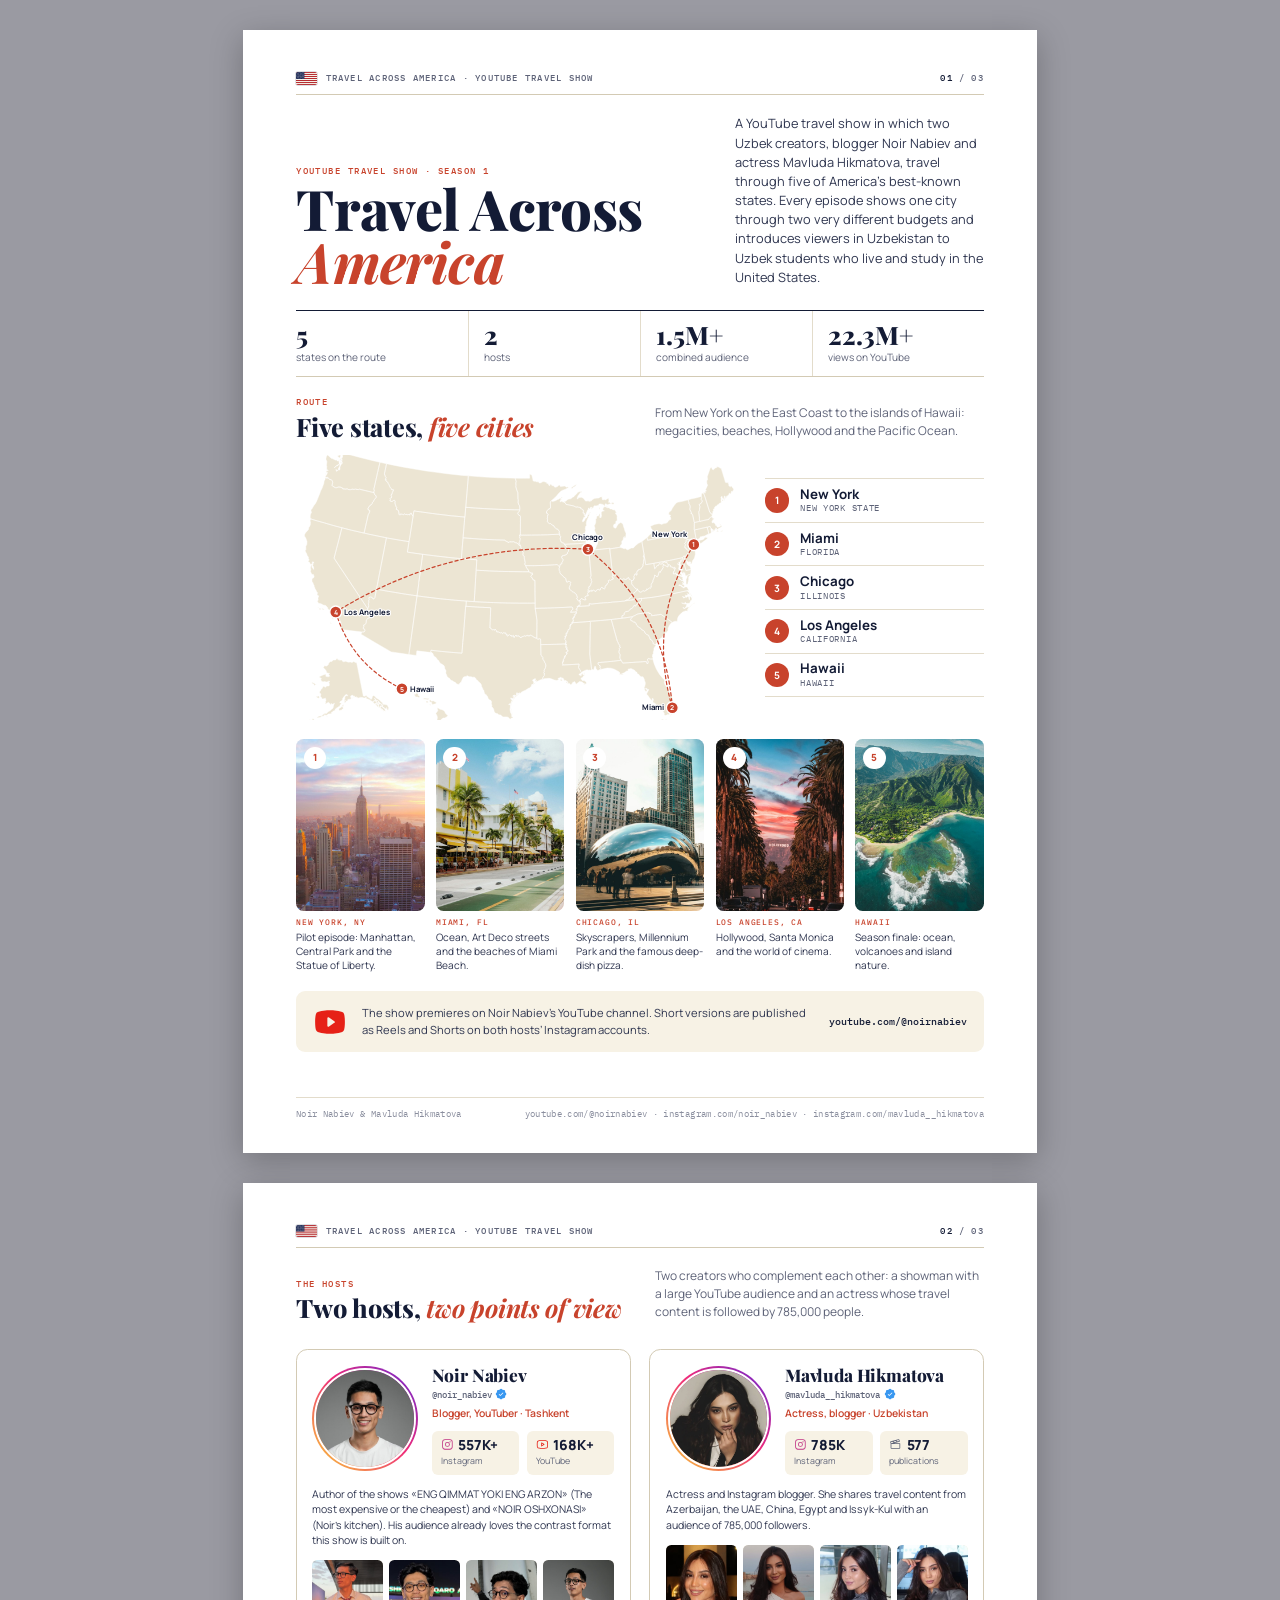
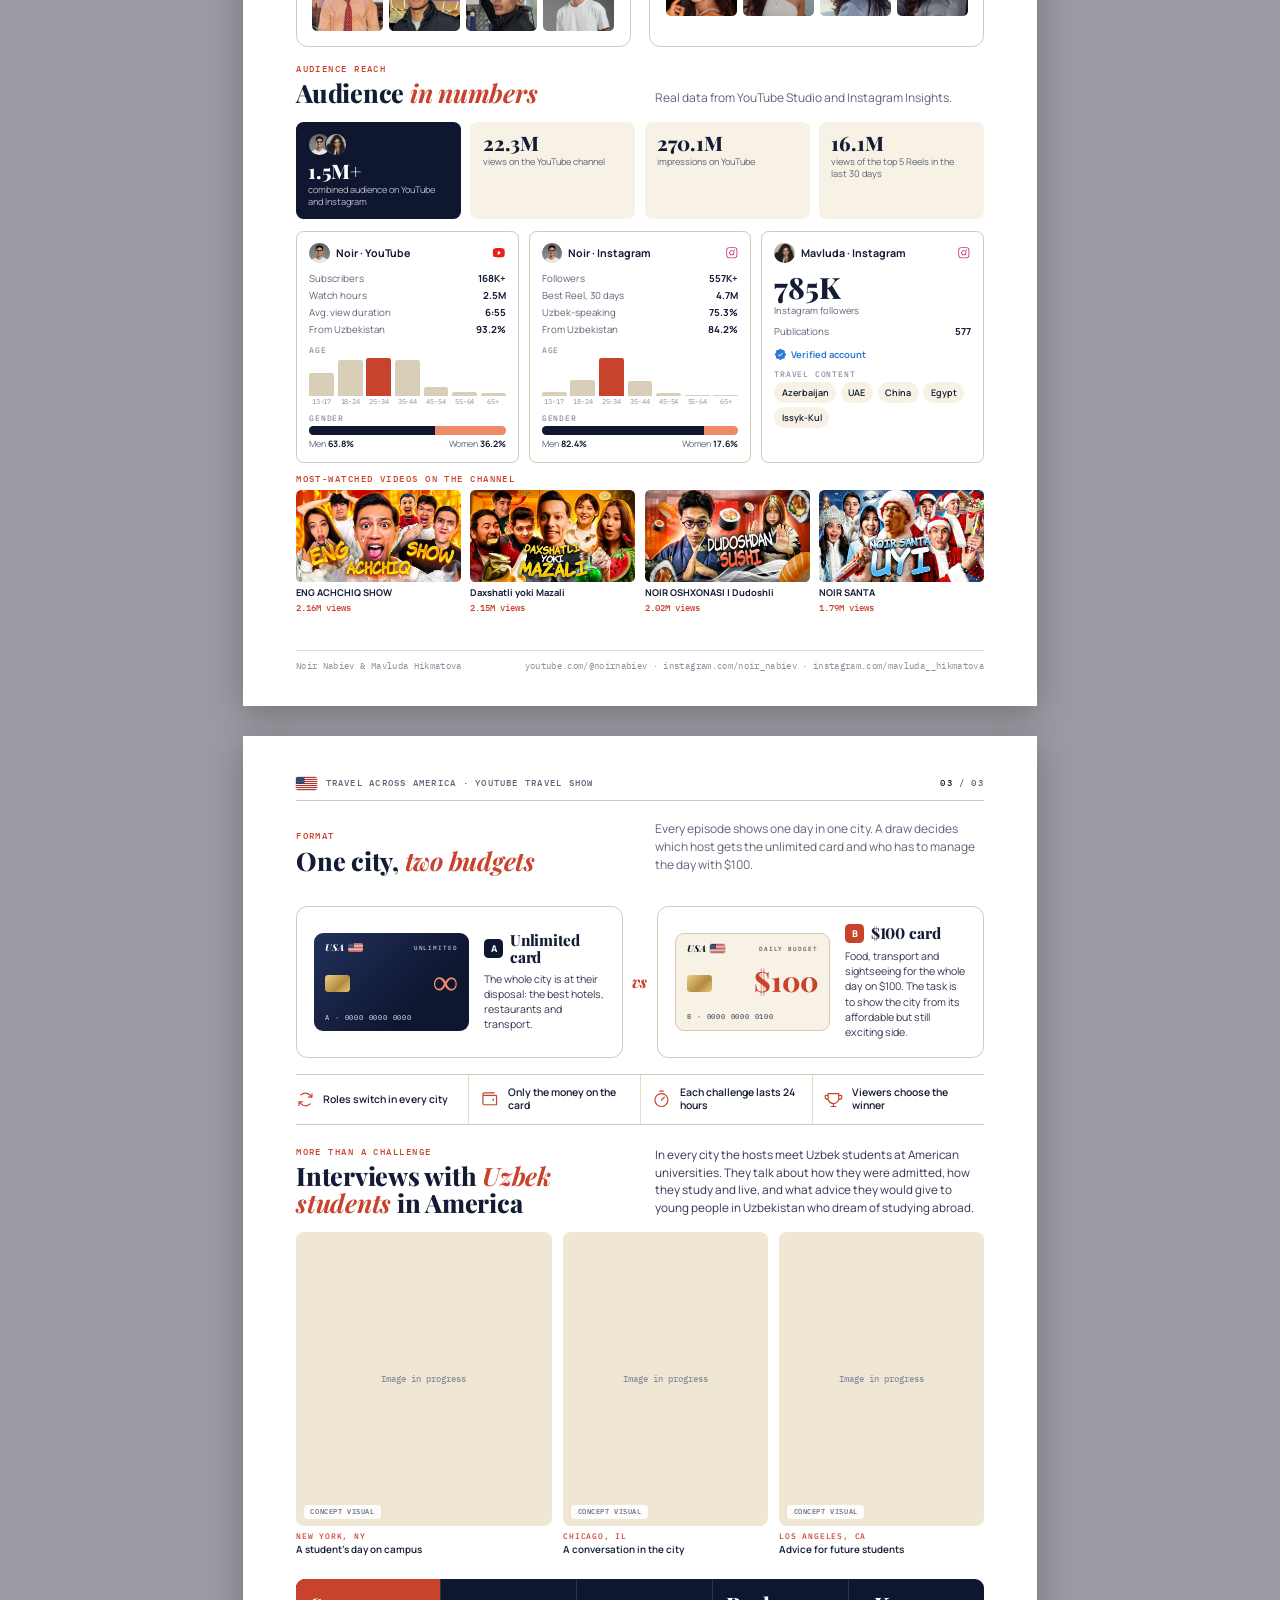
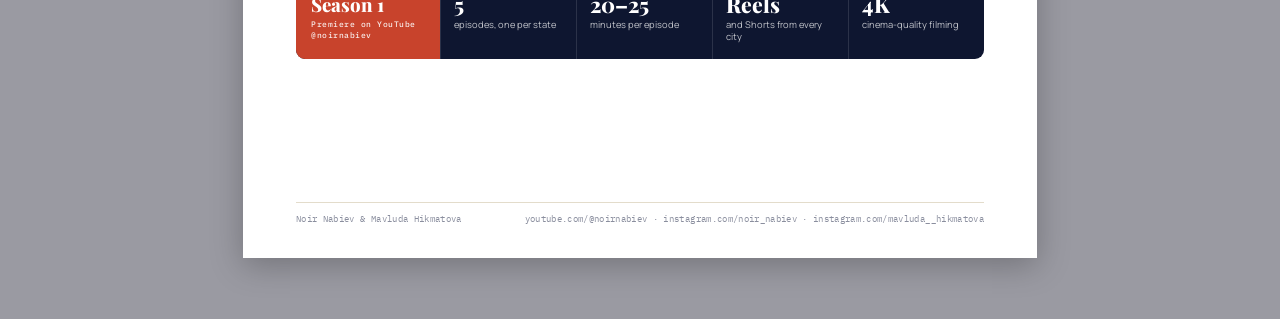
==== commit 605c88e3: "Embassy PDF: Instagram avatars and new host photos, image script uses host references Co-Authored-By" ====
--- a/embassy/index.html
+++ b/embassy/index.html
@@ -91,8 +91,8 @@
   .hosts { margin-top: 3.5mm; display: grid; grid-template-columns: 1fr 1fr; gap: 5mm; }
   .host { border: .25mm solid var(--line2); border-radius: 3mm; padding: 4mm; display: flex; flex-direction: column; gap: 3.2mm; }
   .host__top { display: grid; grid-template-columns: 28mm 1fr; gap: 3.6mm; }
-  .host__photo { aspect-ratio: 4 / 5; border-radius: 2mm; overflow: hidden; background: var(--cream2); }
-  .host__photo img { width: 100%; height: 100%; object-fit: cover; object-position: 50% 18%; }
+  .host__photo { align-self: start; aspect-ratio: 1; border-radius: 50%; padding: .55mm; background: linear-gradient(45deg, #F9CE34, #EE2A7B 55%, #6228D7); }
+  .host__photo img { width: 100%; height: 100%; object-fit: cover; border-radius: 50%; border: .7mm solid #fff; }
   .host__name { font: 800 13pt/1.05 var(--f-display); }
   .host__handle { margin-top: 1.2mm; display: flex; align-items: center; gap: 1mm; font: 500 7pt/1 var(--f-mono); color: var(--muted); }
   .host__handle .i { width: 3.2mm; height: 3.2mm; color: #3897F0; }
@@ -105,7 +105,7 @@
   .hstat small { font-size: 6.6pt; color: var(--muted); }
   .host__hook { margin: 0; font-size: 7.9pt; line-height: 1.45; color: #2F3650; }
   .host__thumbs { display: grid; grid-template-columns: repeat(4, 1fr); gap: 1.6mm; }
-  .host__thumbs img { width: 100%; aspect-ratio: 1 / 1; object-fit: cover; border-radius: 1.4mm; background: var(--cream2); }
+  .host__thumbs img { width: 100%; aspect-ratio: 1 / 1; object-fit: cover; object-position: 50% 22%; border-radius: 1.4mm; background: var(--cream2); }
 
   .kband { display: grid; grid-template-columns: repeat(4, 1fr); gap: 2.6mm; }
   .ktile { padding: 3mm 3.2mm; border-radius: 2mm; background: var(--cream); display: flex; flex-direction: column; gap: .8mm; }
@@ -340,18 +340,18 @@
   /* ---------- page 2 ---------- */
   var p2 = t.p2;
   var hosts = [
-    { name: 'Noir Nabiev', handle: '@noir_nabiev', photo: '../assets/img/noir/portrait.jpg',
+    { name: 'Noir Nabiev', handle: '@noir_nabiev', photo: '../assets/img/noir/avatar.jpg',
       role: { en: 'Blogger, YouTuber · Tashkent', uz: 'Bloger, YouTuber · Toshkent' },
       stats: [['instagram-logo', 'ig', { en: '557K+', uz: '557 ming+' }, 'Instagram'], ['youtube-logo', 'ytc', { en: '168K+', uz: '168 ming+' }, 'YouTube']],
       hook: { en: 'Author of the shows «ENG QIMMAT YOKI ENG ARZON» (The most expensive or the cheapest) and «NOIR OSHXONASI» (Noir’s kitchen). His audience already loves the contrast format this show is built on.',
               uz: '«ENG QIMMAT YOKI ENG ARZON» va «NOIR OSHXONASI» shoularining muallifi. Shou asoslangan kontrastlar formatini uning auditoriyasi allaqachon sevadi.' },
-      thumbs: ['noir/post-1', 'noir/post-2', 'noir/post-4', 'noir/post-3'] },
-    { name: 'Mavluda Hikmatova', handle: '@mavluda__hikmatova', photo: '../assets/img/mavluda/post-3.jpg',
+      thumbs: ['noir/photo-2', 'noir/photo-4', 'noir/photo-3', 'noir/photo-1'] },
+    { name: 'Mavluda Hikmatova', handle: '@mavluda__hikmatova', photo: '../assets/img/mavluda/avatar-hq.jpg',
       role: { en: 'Actress, blogger · Uzbekistan', uz: 'Aktrisa, bloger · O‘zbekiston' },
       stats: [['instagram-logo', 'ig', { en: '785K', uz: '785 ming' }, 'Instagram'], ['film-slate', 'mu', { en: '577', uz: '577' }, { en: 'publications', uz: 'nashr' }]],
       hook: { en: 'Actress and Instagram blogger. She shares travel content from Azerbaijan, the UAE, China, Egypt and Issyk-Kul with an audience of 785,000 followers.',
               uz: 'Aktrisa va Instagram-bloger. Ozarbayjon, BAA, Xitoy, Misr va Issiqko‘ldan sayohat kontentini 785 ming obunachisi bilan baham ko‘radi.' },
-      thumbs: ['mavluda/post-2', 'mavluda/post-5', 'mavluda/post-6', 'mavluda/post-4'] }
+      thumbs: ['mavluda/photo-1', 'mavluda/photo-2', 'mavluda/photo-3', 'mavluda/photo-4'] }
   ];
   var hostHtml = hosts.map(function (h) {
     return '<article class="host"><div class="host__top"><div class="host__photo"><img src="' + h.photo + '" alt="' + h.name + '"></div>' +
@@ -395,7 +395,7 @@
       '<dl class="kv"><dt>' + lab.foll + '</dt><dd>' + (U ? '557 ming+' : '557K+') + '</dd><dt>' + lab.best + '</dt><dd>' + (U ? '4,7 mln' : '4.7M') + '</dd><dt>' + lab.uzlang + '</dt><dd>' + nf(75.3) + '%</dd><dt>' + lab.uzb + '</dt><dd>' + nf(84.2) + '%</dd></dl>' +
       '<div><div class="sub">' + lab.age + '</div>' + ages([4.7, 20.8, 49.8, 19.2, 3.7, 1.1, 0.8]) + '</div>' +
       '<div><div class="sub">' + lab.gender + '</div>' + split(82.4, 17.6) + '</div></div>' +
-    '<div class="panel"><div class="panel__h"><img src="../assets/img/mavluda/avatar.jpg" alt="">Mavluda · Instagram<span style="color:var(--ig);margin-left:auto;display:flex">' + I('instagram-logo') + '</span></div>' +
+    '<div class="panel"><div class="panel__h"><img src="../assets/img/mavluda/avatar-hq.jpg" alt="">Mavluda · Instagram<span style="color:var(--ig);margin-left:auto;display:flex">' + I('instagram-logo') + '</span></div>' +
       '<div class="big">' + (U ? '785 ming' : '785K') + '<small>' + lab.mFoll + '</small></div>' +
       '<dl class="kv"><dt>' + lab.posts + '</dt><dd>577</dd></dl>' +
       '<span class="verified">' + I('seal-check-fill') + lab.ver + '</span>' +
@@ -411,7 +411,7 @@
     '<div class="hosts">' + hostHtml + '</div>' +
     '<div class="sec">' + secHead(p2.rEyebrow, p2.rTitle, p2.rLead) +
       '<div class="kband">' +
-        '<div class="ktile ktile--total"><span class="ava"><img src="../assets/img/noir/avatar.jpg" alt=""><img src="../assets/img/mavluda/avatar.jpg" alt=""></span><b>' + (U ? '1,5 mln+' : '1.5M+') + '</b><small>' + (U ? 'umumiy auditoriya: YouTube va Instagram' : 'combined audience on YouTube and Instagram') + '</small></div>' +
+        '<div class="ktile ktile--total"><span class="ava"><img src="../assets/img/noir/avatar.jpg" alt=""><img src="../assets/img/mavluda/avatar-hq.jpg" alt=""></span><b>' + (U ? '1,5 mln+' : '1.5M+') + '</b><small>' + (U ? 'umumiy auditoriya: YouTube va Instagram' : 'combined audience on YouTube and Instagram') + '</small></div>' +
         '<div class="ktile"><b>' + (U ? '22,3 mln' : '22.3M') + '</b><small>' + (U ? 'YouTube kanalidagi ko‘rishlar' : 'views on the YouTube channel') + '</small></div>' +
         '<div class="ktile"><b>' + (U ? '270,1 mln' : '270.1M') + '</b><small>' + (U ? 'YouTube taassurotlari (ko‘rsatishlar)' : 'impressions on YouTube') + '</small></div>' +
         '<div class="ktile"><b>' + (U ? '16,1 mln' : '16.1M') + '</b><small>' + (U ? 'top-5 Reels ko‘rishlari, oxirgi 30 kunda' : 'views of the top 5 Reels in the last 30 days') + '</small></div>' +
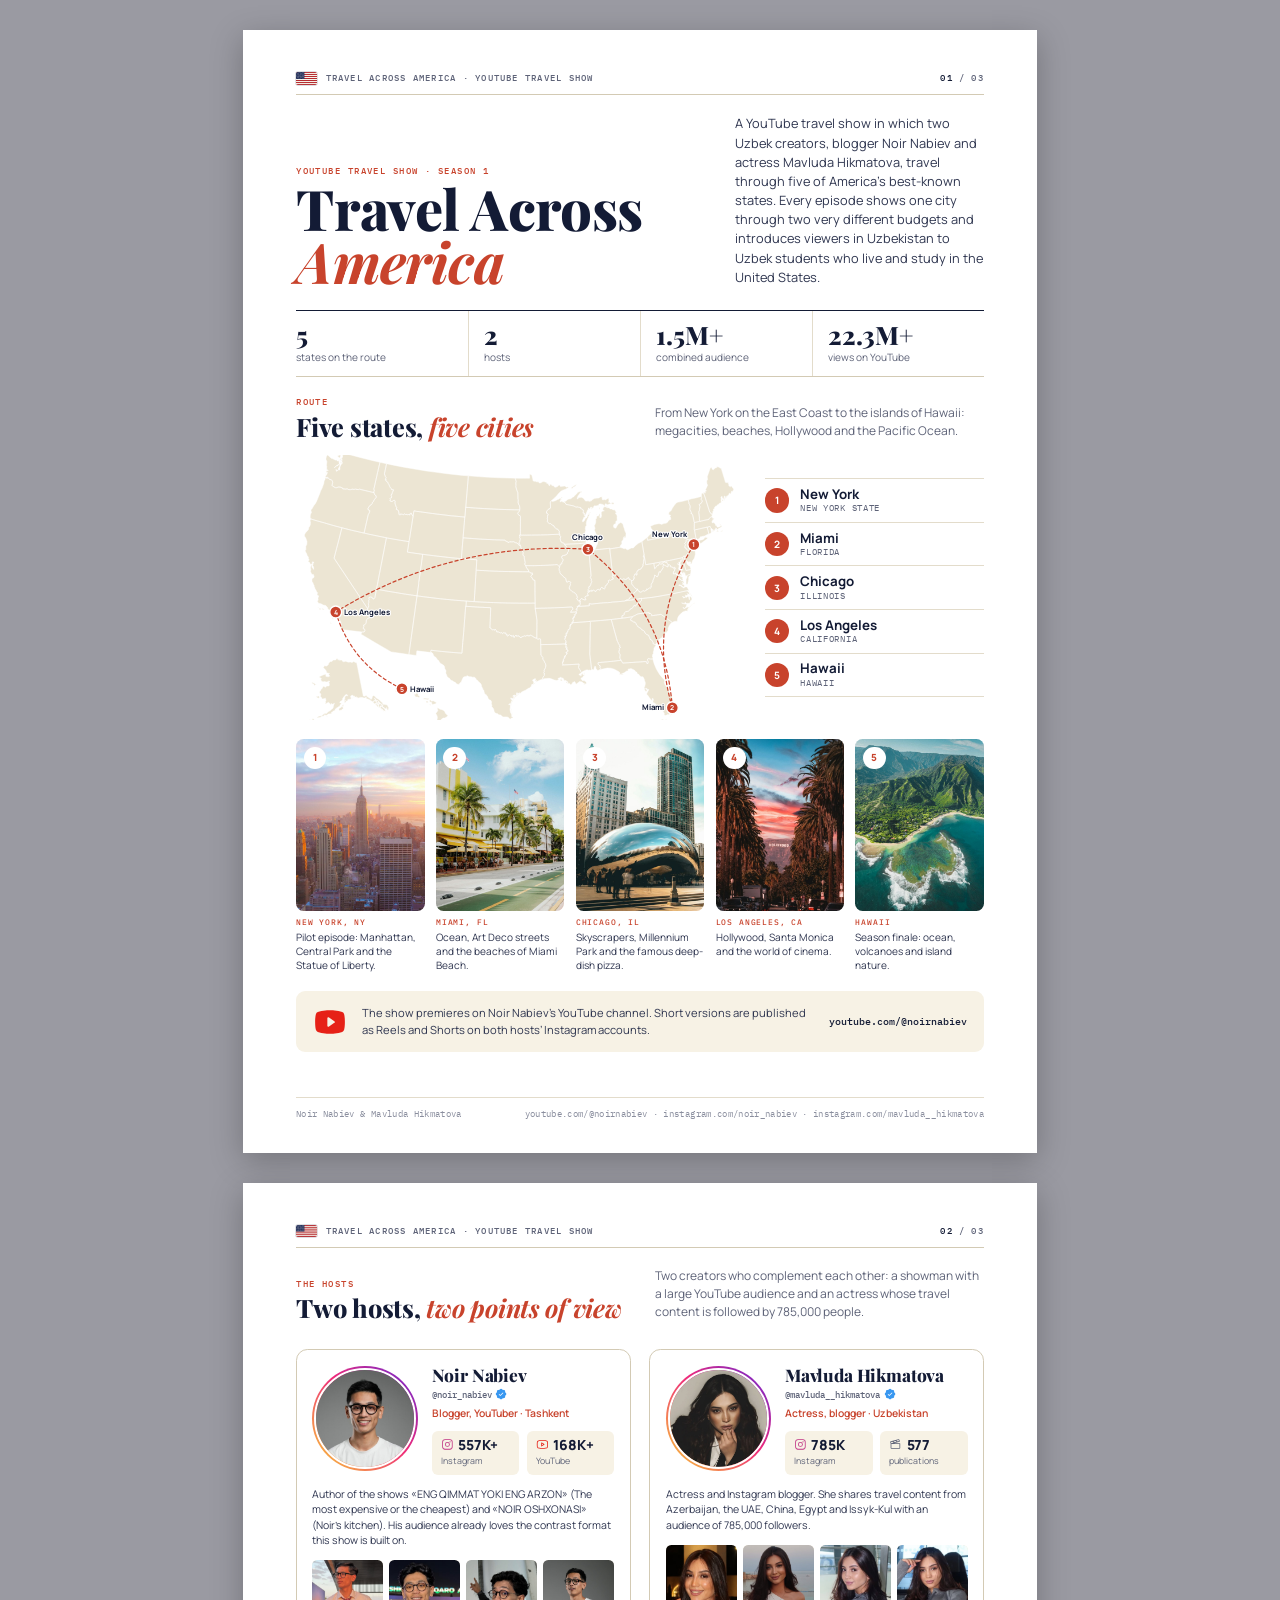
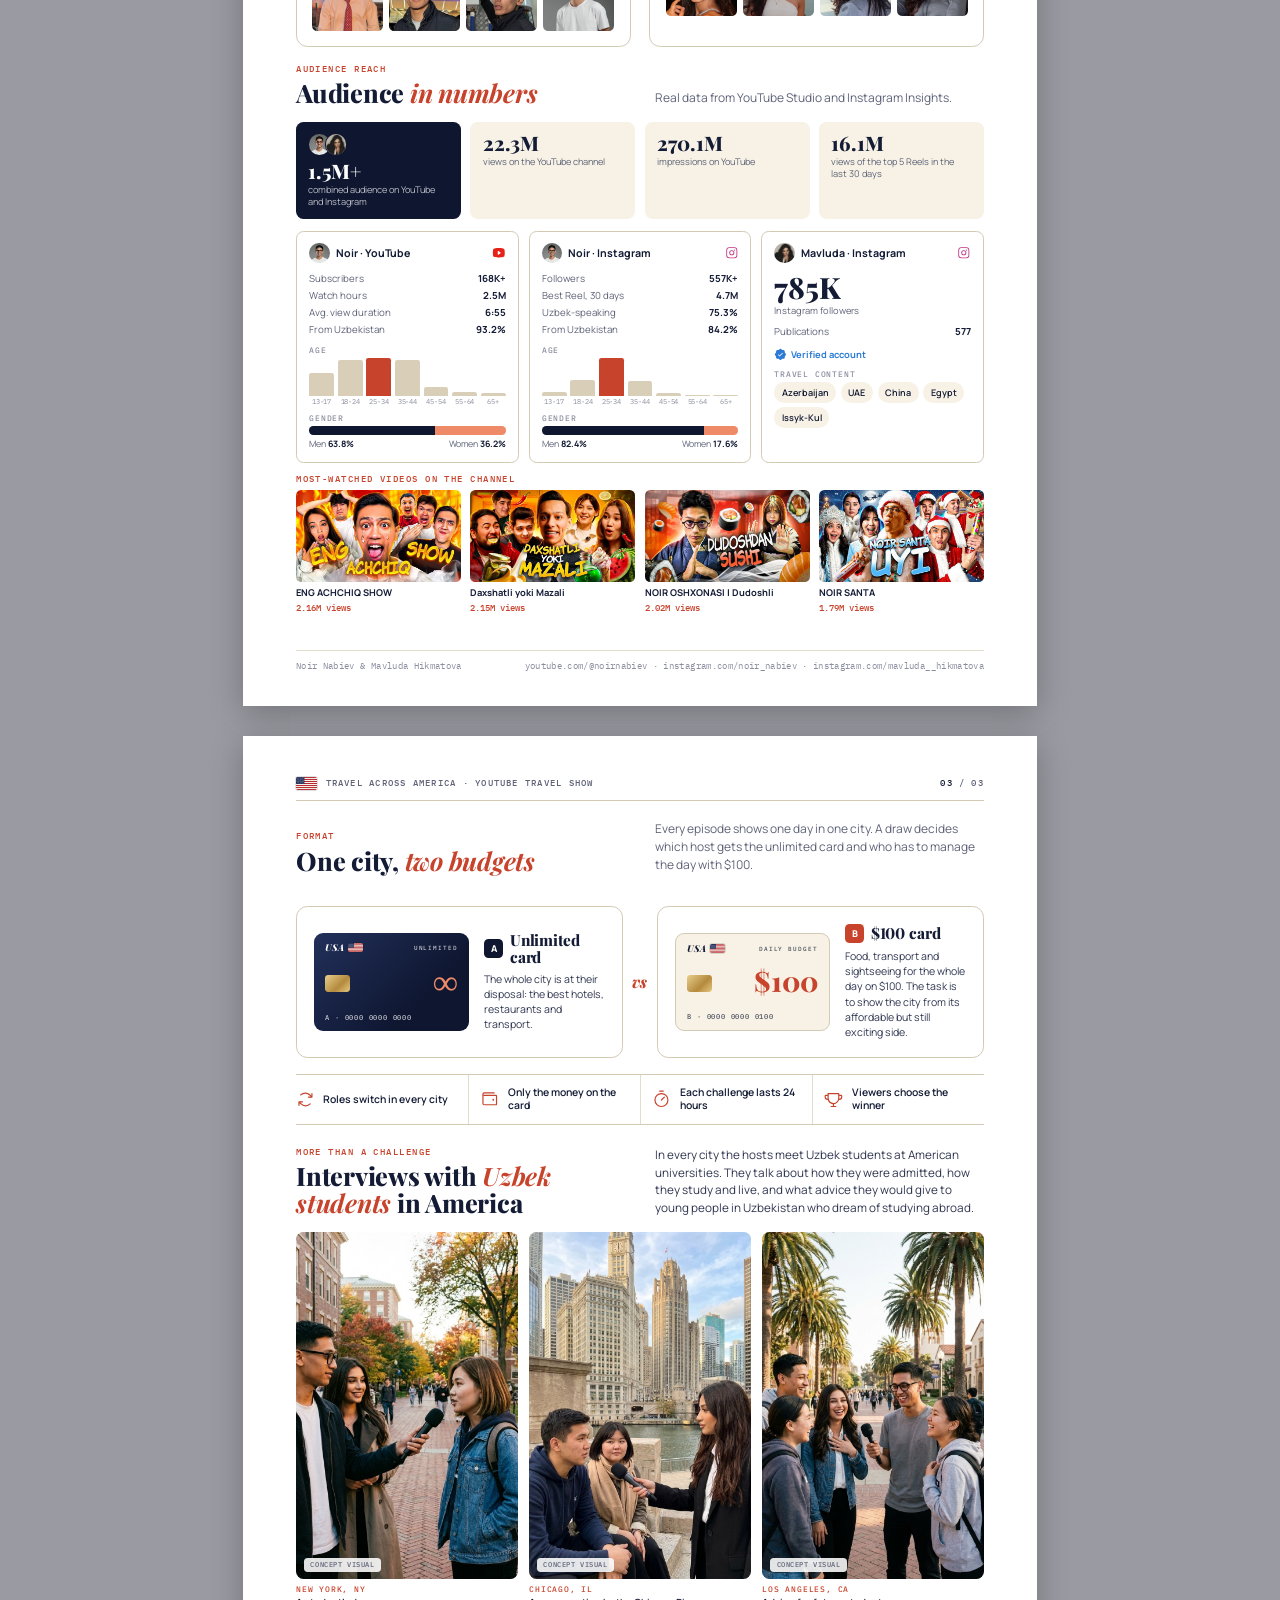
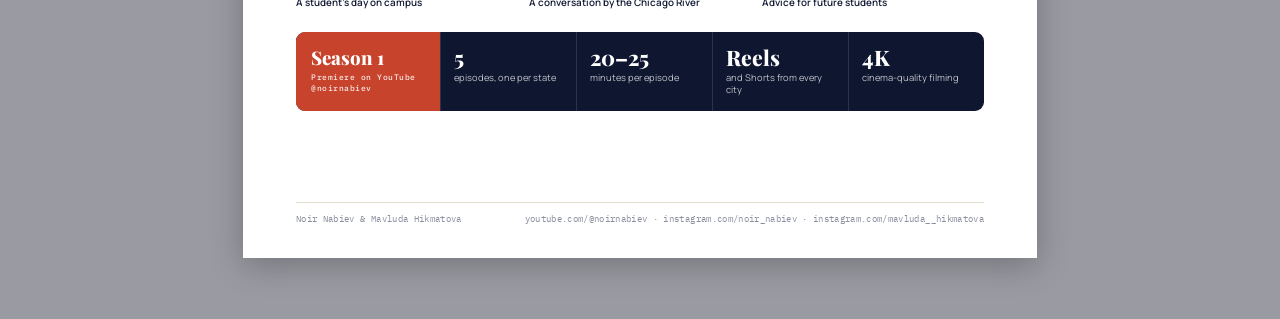
==== commit 80f1fe6d: "Embassy PDF: Gemini concept images of student interviews on page 3 Co-Authored-By: Claude Opus 5.5 <" ====
--- a/embassy/index.html
+++ b/embassy/index.html
@@ -176,11 +176,11 @@
 
   .students__txt { display: grid; grid-template-columns: 1fr 1fr; gap: 8mm; align-items: end; }
   .students__txt > p { margin: 0; font-size: 8.8pt; line-height: 1.5; color: #2F3650; }
-  .shots { margin-top: 4mm; display: grid; grid-template-columns: 1.25fr 1fr 1fr; gap: 3mm; }
-  .shot__img { position: relative; height: 78mm; border-radius: 2mm; overflow: hidden; background: var(--cream2); }
-  .shot__img img { width: 100%; height: 100%; object-fit: cover; }
+  .shots { margin-top: 4mm; display: grid; grid-template-columns: repeat(3, 1fr); gap: 3mm; }
+  .shot__img { position: relative; height: 92mm; border-radius: 2mm; overflow: hidden; background: var(--cream2); }
+  .shot__img img { position: relative; z-index: 1; width: 100%; height: 100%; object-fit: cover; }
   .shot__img .ph-empty { position: absolute; inset: 0; display: grid; place-items: center; font: 500 7pt/1.3 var(--f-mono); color: var(--soft); text-align: center; padding: 4mm; }
-  .shot__tag { position: absolute; left: 2mm; bottom: 2mm; padding: .9mm 1.8mm; border-radius: 1mm; background: rgba(255,255,255,.88); font: 500 5.4pt/1 var(--f-mono); letter-spacing: .08em; text-transform: uppercase; color: var(--muted); }
+  .shot__tag { position: absolute; z-index: 2; left: 2mm; bottom: 2mm; padding: .9mm 1.8mm; border-radius: 1mm; background: rgba(255,255,255,.88); font: 500 5.4pt/1 var(--f-mono); letter-spacing: .08em; text-transform: uppercase; color: var(--muted); }
   .shot figcaption { margin-top: 1.6mm; font-size: 7.4pt; font-weight: 600; }
   .shot figcaption span { display: block; font: 500 6pt/1.2 var(--f-mono); letter-spacing: .1em; text-transform: uppercase; color: var(--accent); font-weight: 500; }
   .shot { margin: 0; }
@@ -433,7 +433,7 @@
   ];
   var shots = [
     { img: 'interview-1', city: 'NEW YORK, NY', cap: { en: 'A student’s day on campus', uz: 'Talabaning kampusdagi kuni' } },
-    { img: 'interview-2', city: 'CHICAGO, IL', cap: { en: 'A conversation in the city', uz: 'Shahar markazidagi suhbat' } },
+    { img: 'interview-2', city: 'CHICAGO, IL', cap: { en: 'A conversation by the Chicago River', uz: 'Chikago daryosi bo‘yidagi suhbat' } },
     { img: 'interview-3', city: 'LOS ANGELES, CA', cap: { en: 'Advice for future students', uz: 'Bo‘lajak talabalarga maslahatlar' } }
   ];
   var season = U
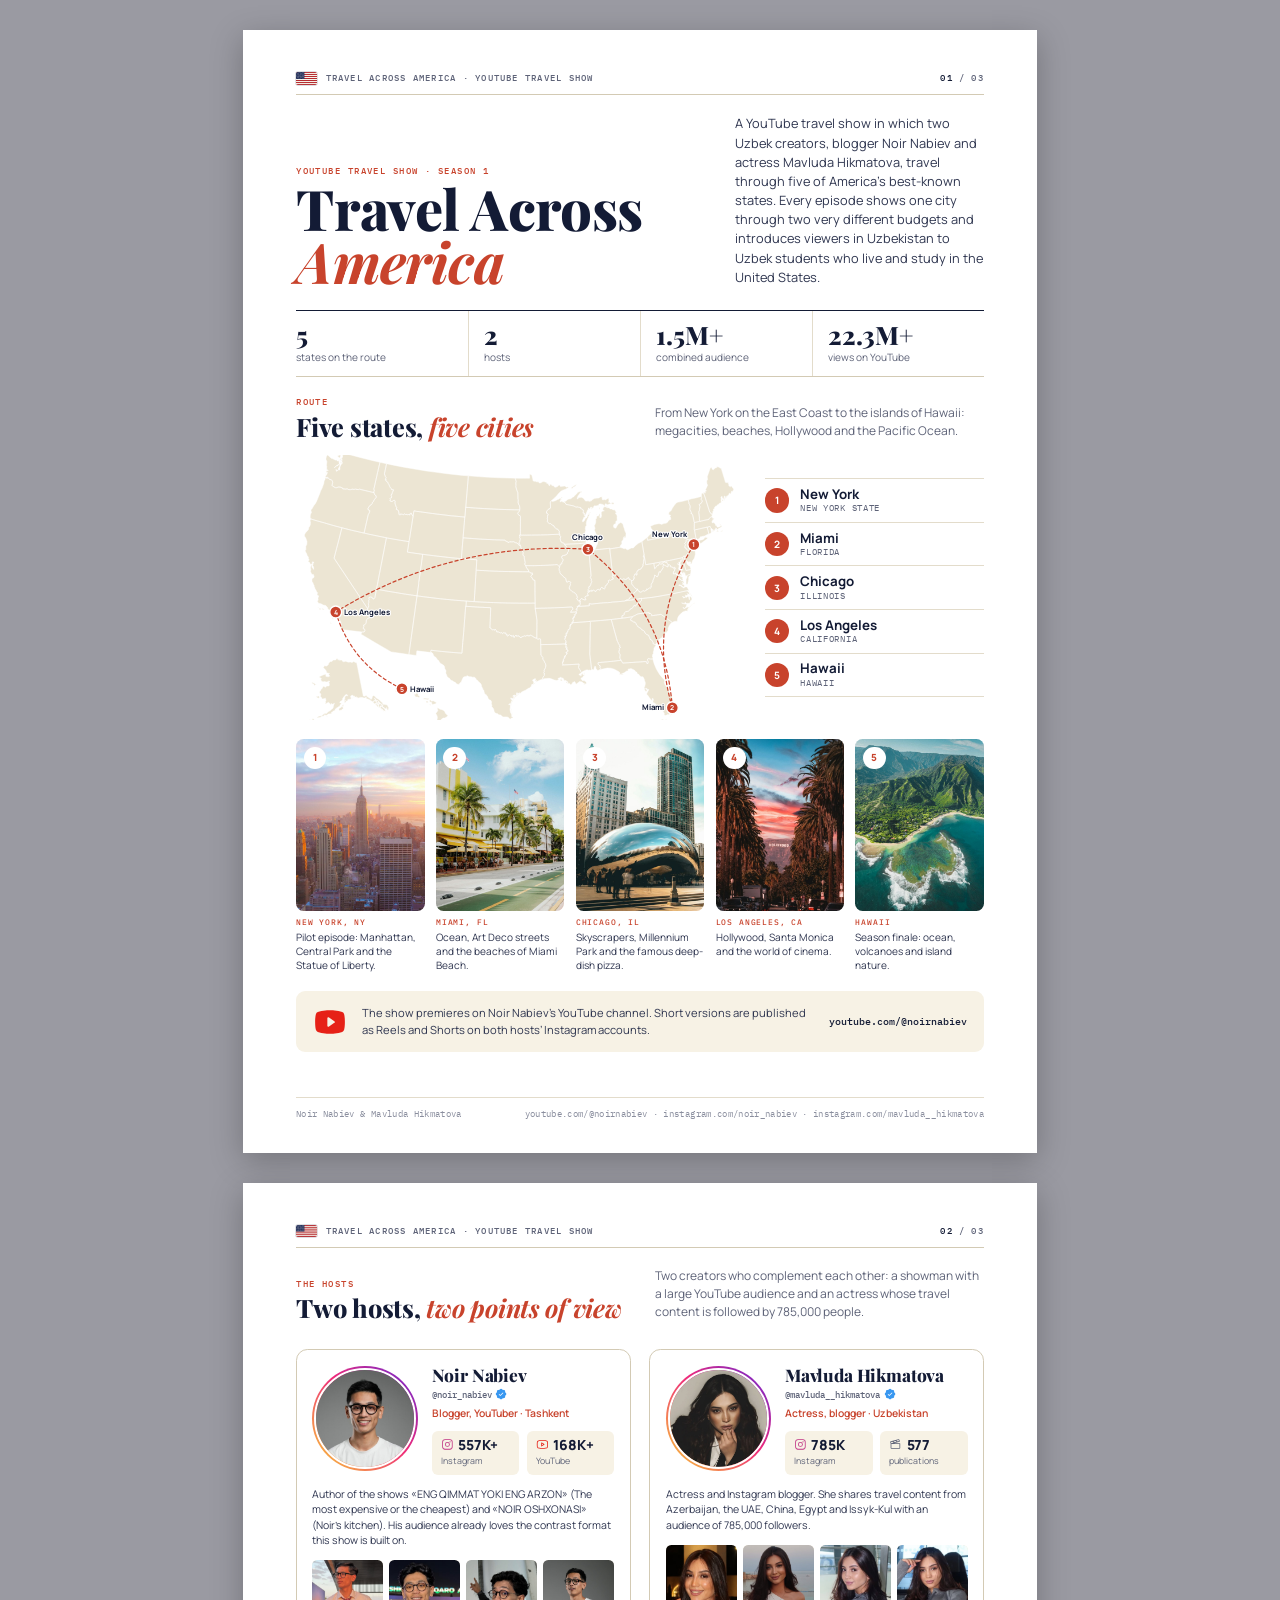
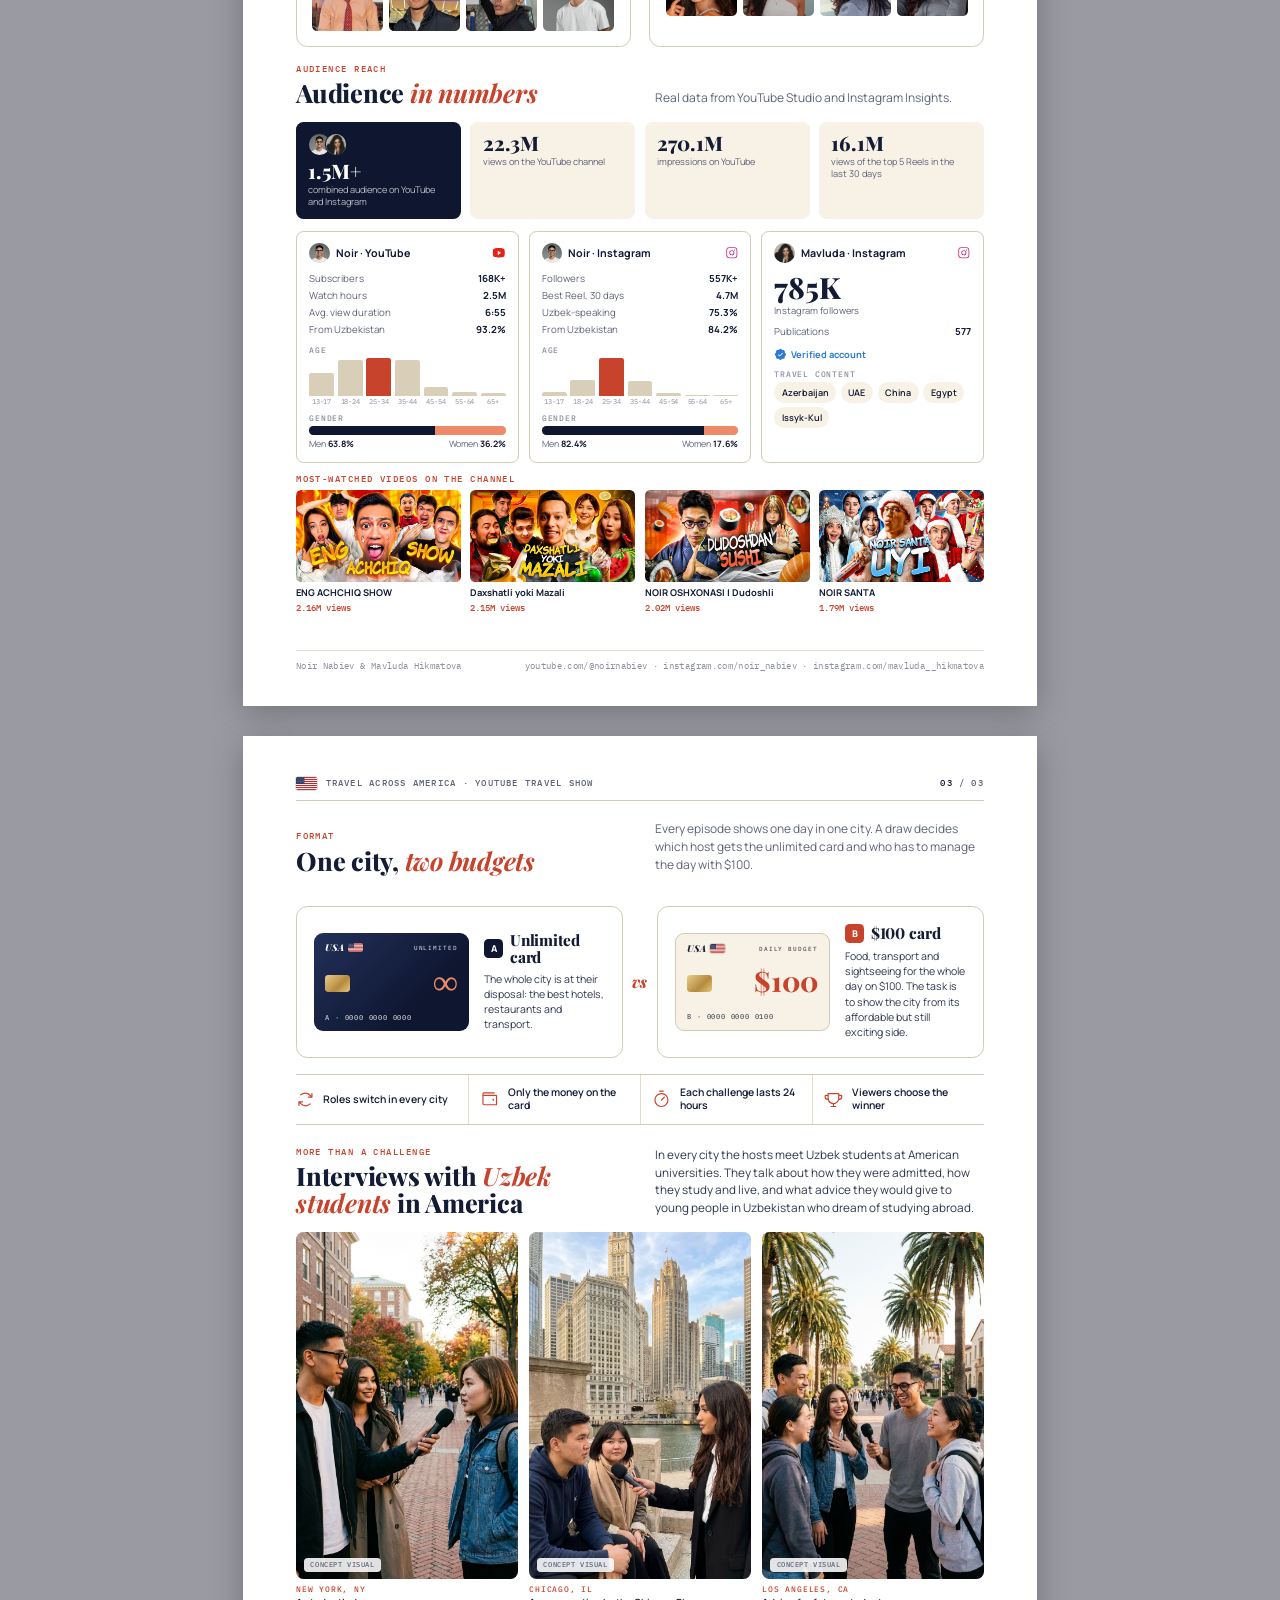
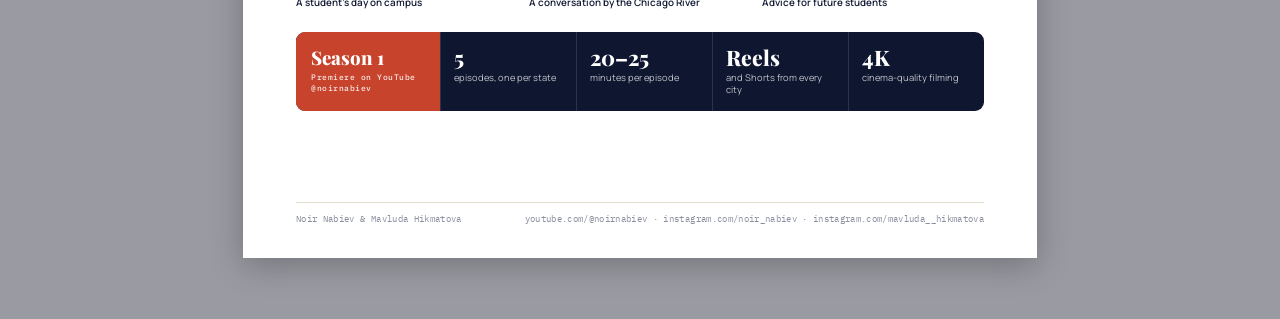
==== commit df51405a: "Embassy PDF: keep the NY host in frame Co-Authored-By: Claude Opus 5.5 <noreply@anthropic.com> Claud" ====
--- a/embassy/index.html
+++ b/embassy/index.html
@@ -432,7 +432,7 @@
     ['trophy', { en: 'Viewers choose the winner', uz: 'G‘olibni tomoshabinlar tanlaydi' }]
   ];
   var shots = [
-    { img: 'interview-1', city: 'NEW YORK, NY', cap: { en: 'A student’s day on campus', uz: 'Talabaning kampusdagi kuni' } },
+    { img: 'interview-1', pos: '22% 50%', city: 'NEW YORK, NY', cap: { en: 'A student’s day on campus', uz: 'Talabaning kampusdagi kuni' } },
     { img: 'interview-2', city: 'CHICAGO, IL', cap: { en: 'A conversation by the Chicago River', uz: 'Chikago daryosi bo‘yidagi suhbat' } },
     { img: 'interview-3', city: 'LOS ANGELES, CA', cap: { en: 'Advice for future students', uz: 'Bo‘lajak talabalarga maslahatlar' } }
   ];
@@ -452,7 +452,7 @@
     '<ul class="rules">' + rules.map(function (r) { return '<li>' + I(r[0]) + '<span>' + tx(r[1]) + '</span></li>'; }).join('') + '</ul>' +
     '<div class="sec"><div class="students__txt"><div><p class="eyebrow">' + p3.sEyebrow + '</p><h2>' + p3.sTitle + '</h2></div><p>' + p3.sText + '</p></div>' +
       '<div class="shots">' + shots.map(function (s) {
-        return '<figure class="shot"><div class="shot__img"><span class="ph-empty">' + p3.missing + '</span><img src="img/' + s.img + '.jpg" alt="" onerror="this.remove()"><span class="shot__tag">' + p3.concept + '</span></div>' +
+        return '<figure class="shot"><div class="shot__img"><span class="ph-empty">' + p3.missing + '</span><img src="img/' + s.img + '.jpg" alt="" style="object-position:' + (s.pos || '50% 50%') + '" onerror="this.remove()"><span class="shot__tag">' + p3.concept + '</span></div>' +
                '<figcaption><span>' + s.city + '</span>' + tx(s.cap) + '</figcaption></figure>';
       }).join('') + '</div></div>' +
     '<div class="season"><div class="season__h"><b>' + p3.seasonT + '</b><small>' + p3.seasonS + '</small></div>' +
